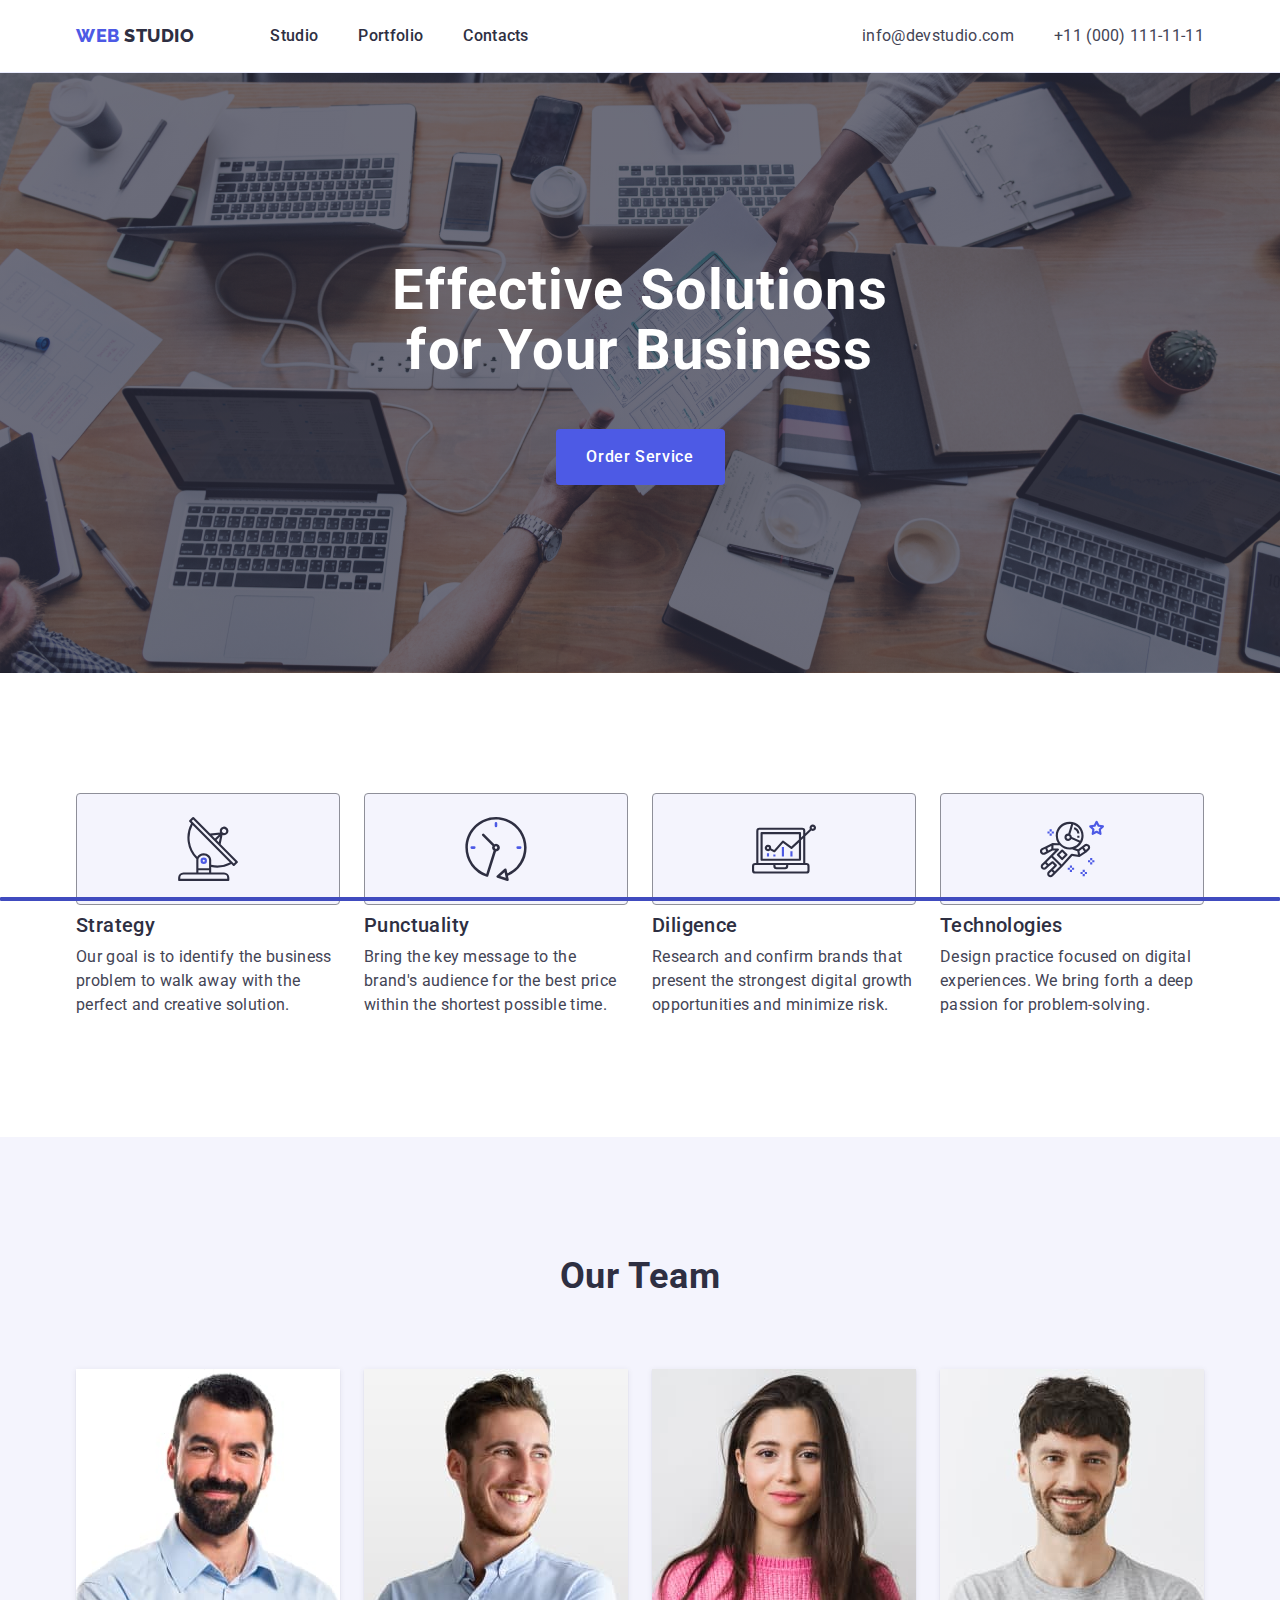
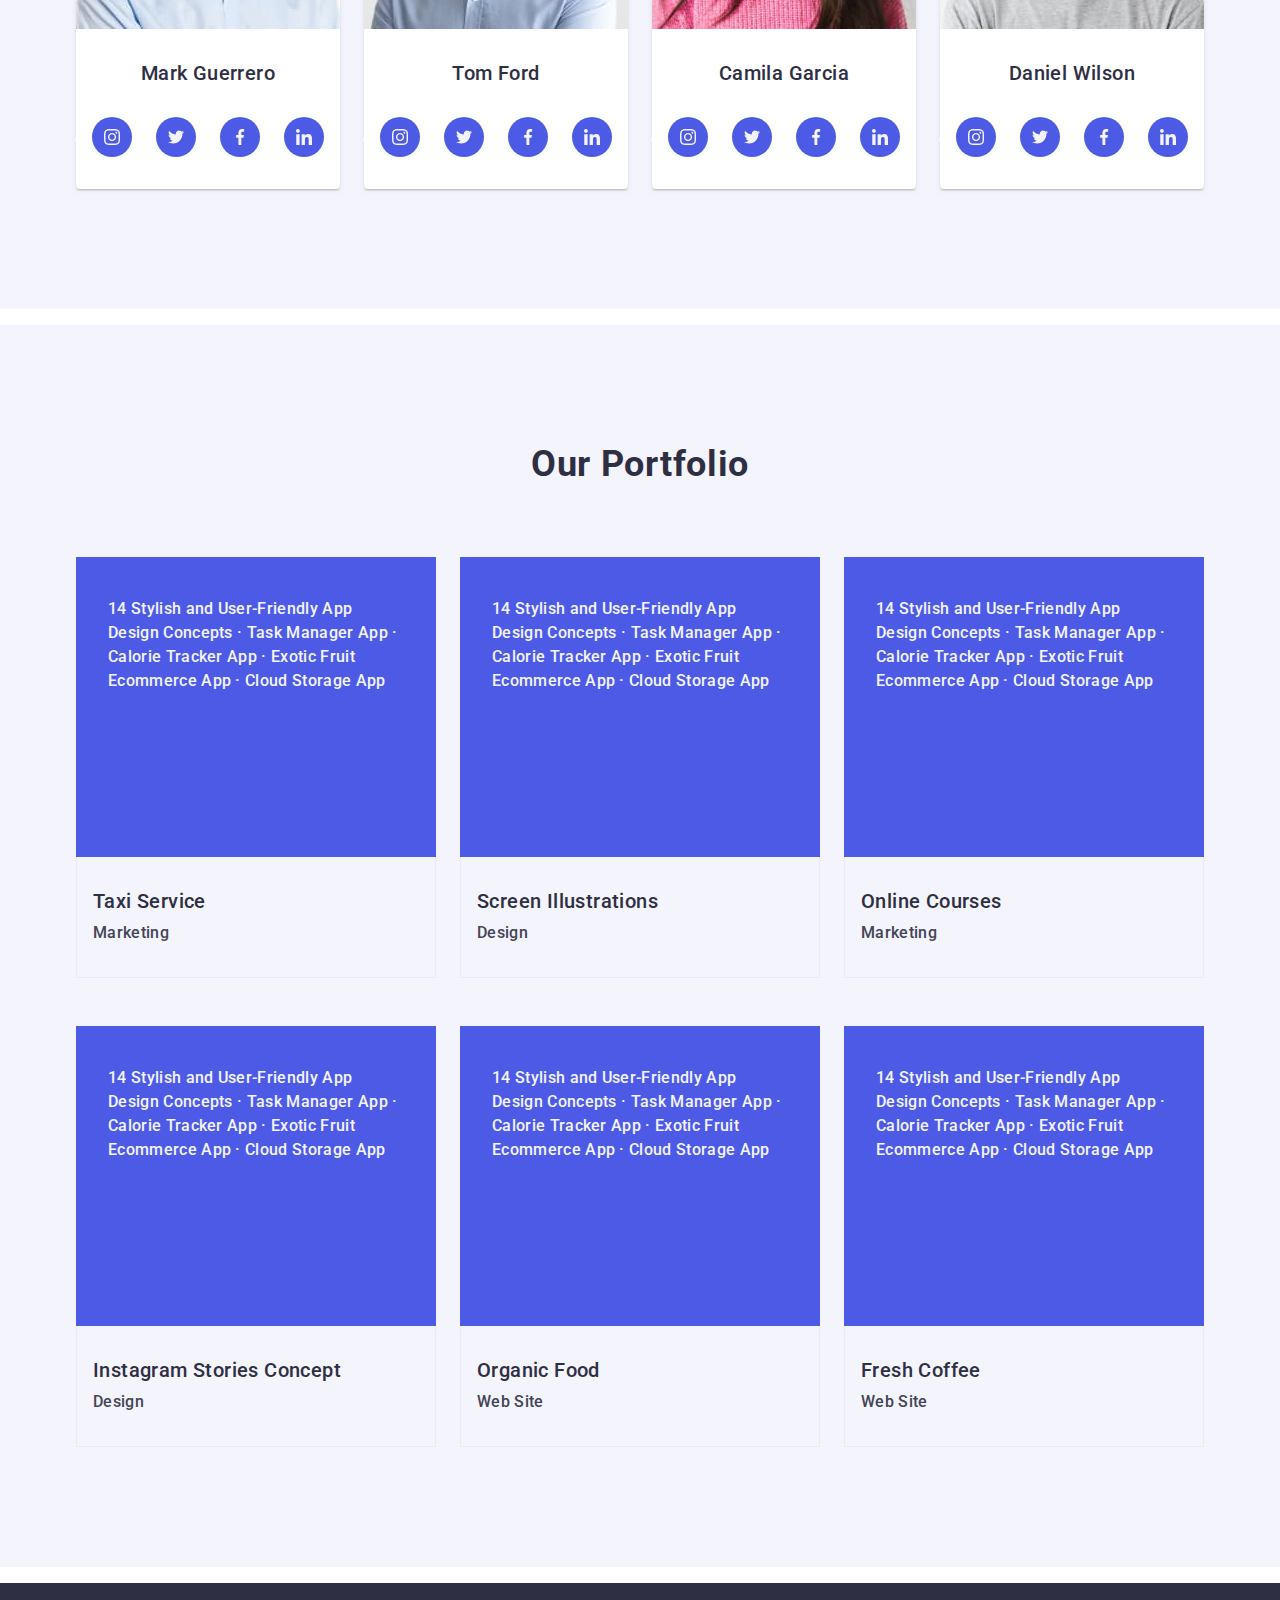
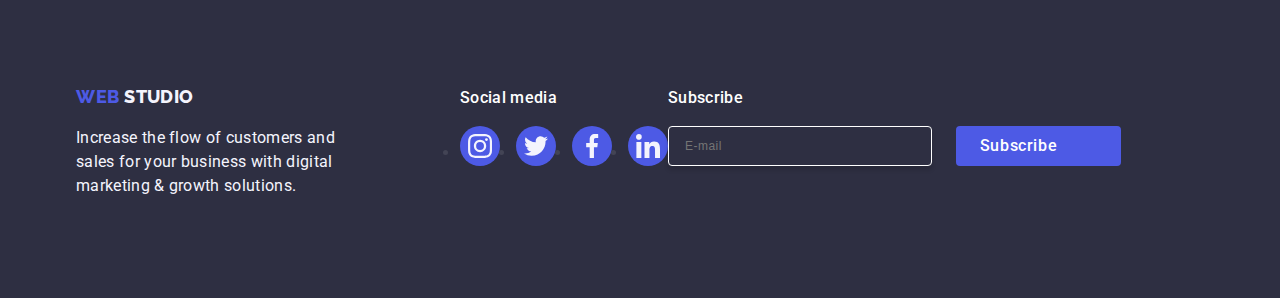
==== index.html @ b5a21de3 "Update index.html" ====
<!DOCTYPE html>
<html lang="en">
<head>
    <meta charset="UTF-8">
    <meta name="viewport" content="width=device-width, initial-scale=1.0">
    <title>Document</title>
    <link rel="stylesheet" href="modern-normalize.min.css">
    <link rel="stylesheet" href="css/styles.css" />
    <link rel="preconnect" href="https://fonts.googleapis.com">
    <link rel="preconnect" href="https://fonts.gstatic.com" crossorigin>
    <link
        href="https://fonts.googleapis.com/css2?family=Raleway:wght@800&family=Roboto:wght@400;500;700;900&display=swap"
        rel="stylesheet">
</head>
<body>
    <header class="klasadlaheadera">
        <div class="kontener container">
            <nav class="klasanav">
            <a class="logo link" href="./index.html"> Web <span class="spanone">Studio</span></a>
            <ul class="list menu">
                <li><a class="firstlink link" href="./index.html">Studio</a></li>
                <li><a class="firstlink link" href="./portfolio.html">Portfolio</a></li>
                <li><a class="firstlink link" href="">Contacts</a></li>
            </ul>
        </nav>
        <address class="adressclass">
            <ul class="list menu">
                <li><a class="link info" href="info@devstudio.com">info@devstudio.com</a></li>
                <li><a class="link info" href="tel:+110001111111">+11 (000) 111-11-11</a></li>
            </ul>
        </address>
        </div>
    </header>
    <main>
        <section class="sectionone">
        <div class="container">
            <h1 class="naglowekhtml">Effective Solutions for Your Business</h1>
            <button class="buttonone" type="button">Order Service</button>
        </div>
        </section>
        <section class="section">
            <div class="container">
            <h2 class="sectiontwo visually-hidden">section 2</h2>
            <ul class="list">
                <li class="firstpoint">
                    <div class="ikon">
                        <svg width="64" height="64">
                            <use href="./images/icons.svg#icon-antenna-1"></use>
                        </svg>
                    </div>
                    <h3 class="headerindex">Strategy</h3>
                    <p class="sectiontwoa">Our goal is to identify the business problem to walk away with the perfect and creative solution.
                    </p>
                </li>
                <li class="firstpoint">
                    <div class="ikon">
                        <svg width="64" height="64">
                            <use href="./images/icons.svg#icon-clock-1"></use>
                        </svg>
                    </div>
                    <h3 class="headerindex">Punctuality</h3>
                    <p class="sectiontwoa">Bring the key message to the brand's audience for the best price within the shortest possible
                        time. </p>
                </li>
                <li class="firstpoint">
                    <div class="ikon">
                        <svg width="64" height="64">
                            <use href="./images/icons.svg#icon-diagram-1"></use>
                        </svg>
                    </div>
                    <h3 class="headerindex">Diligence</h3>
                    <p class="sectiontwoa">Research and confirm brands that present the strongest digital growth opportunities and minimize
                        risk.</p>
                </li>
                <li class="firstpoint">
                    <div class="ikon">
                        <svg width="64" height="64">
                            <use href="./images/icons.svg#icon-astronaut-1"></use>
                        </svg>
                    </div>
                    <h3 class="headerindex">Technologies</h3>
                    <p class="sectiontwoa">Design practice focused on digital experiences. We bring forth a deep passion for
                        problem-solving.</p>
                </li>
            </ul>
        </div>
        </section>
        <section class="section dddddd">
            <div class="container">
            <h2 class="sectionfour">Our Team</h2>
            <ul class="list">
                <li class="classli">
                    <img src="./images/cuban.jpg" alt="Men in elegant t-shirt" width="264" height="260">
                    <div class="lasss">
                        <h3 class="headersectionfour">Mark Guerrero</h3>
                        <p class="plistfour">Product Designer</p>
                        <ul class="sectionfourlist">
                            <li class="fourfirst">
                                <a class="fourlink" href="">
                                    <svg class="foursvg" width="16" height="16">
                                        <use href="./images/icons.svg#icon-instagram-2"></use>
                                    </svg>
                                </a>
                            </li>
                            <li class="fourfirst">
                                <a class="fourlink" href="">
                                    <svg class="foursvg" width="16" height="16">
                                        <use href="./images/icons.svg#icon-twitter-1"></use>
                                    </svg>
                                </a>
                            </li>
                            <li class="fourfirst">
                                <a class="fourlink" href="">
                                    <svg class="foursvg" width="16" height="16">
                                        <use href="./images/icons.svg#icon-facebook-1"></use>
                                    </svg>
                                </a>
                            </li>
                            <li class="fourfirst">
                                <a class="fourlink" href="">
                                    <svg class="foursvg" width="16" height="16">
                                        <use href="./images/icons.svg#icon-linkedin-1"></use>
                                    </svg>
                                </a>
                            </li>
                        </ul>
                    </div>
                </li>
                <li class="classli">
                    <img src="./images/ford.jpg" alt="smiling men looking into left side" width="264" height="260">
                    <div class="lasss">
                        <h3 class="headersectionfour">Tom Ford</h3>
                        <p class="plistfour">Frontend Developer</p>
                        <ul class="sectionfourlist">
                            <li class="fourfirst">
                                <a class="fourlink" href="">
                                    <svg class="foursvg" width="16" height="16">
                                        <use href="./images/icons.svg#icon-instagram-2"></use>
                                    </svg>
                                </a>
                            </li>
                            <li class="fourfirst">
                                <a class="fourlink" href="">
                                    <svg class="foursvg" width="16" height="16">
                                        <use href="./images/icons.svg#icon-twitter-1"></use>
                                    </svg>
                                </a>
                            </li>
                            <li class="fourfirst">
                                <a class="fourlink" href="">
                                    <svg class="foursvg" width="16" height="16">
                                        <use href="./images/icons.svg#icon-facebook-1"></use>
                                    </svg>
                                </a>
                            </li>
                            <li class="fourfirst">
                                <a class="fourlink" href="">
                                    <svg class="foursvg" width="16" height="16">
                                        <use href="./images/icons.svg#icon-linkedin-1"></use>
                                    </svg>
                                </a>
                            </li>
                        </ul>
                    </div>
                </li>
                <li class="classli" >
                    <img src="./images/espaniol.jpg" alt="Smiling Women in a pink sweather" width="264" height="260">
                    <div class="lasss">
                        <h3 class="headersectionfour">Camila Garcia</h3>
                        <p class="plistfour">Marketing</p>
                        <ul class="sectionfourlist">
                            <li class="fourfirst">
                                <a class="fourlink" href="">
                                    <svg class="foursvg" width="16" height="16">
                                        <use href="./images/icons.svg#icon-instagram-2"></use>
                                    </svg>
                                </a>
                            </li>
                            <li class="fourfirst">
                                <a class="fourlink" href="">
                                    <svg class="foursvg" width="16" height="16">
                                        <use href="./images/icons.svg#icon-twitter-1"></use>
                                    </svg>
                                </a>
                            </li>
                            <li class="fourfirst">
                                <a class="fourlink" href="">
                                    <svg class="foursvg" width="16" height="16">
                                        <use href="./images/icons.svg#icon-facebook-1"></use>
                                    </svg>
                                </a>
                            </li>
                            <li class="fourfirst">
                                <a class="fourlink" href="">
                                    <svg class="foursvg" width="16" height="16">
                                        <use href="./images/icons.svg#icon-linkedin-1"></use>
                                    </svg>
                                </a>
                            </li>
                        </ul>
                        </div>
                </li>
                <li class="classli">
                    <img src="./images/ostatni.jpg" alt="Smiling man in a grey t-shirt" width="264" height="260">
                    <div class="lasss">
                        <h3 class="headersectionfour">Daniel Wilson</h3>
                        <p class="plistfour">UI Designer</p>
                        <ul class="sectionfourlist">
                            <li class="fourfirst">
                                <a class="fourlink" href="">
                                    <svg class="foursvg" width="16" height="16">
                                        <use href="./images/icons.svg#icon-instagram-2"></use>
                                    </svg>
                                </a>
                            </li>
                            <li class="fourfirst">
                                <a class="fourlink" href="">
                                    <svg class="foursvg" width="16" height="16">
                                        <use href="./images/icons.svg#icon-twitter-1"></use>
                                    </svg>
                                </a>
                            </li>
                            <li class="fourfirst">
                                <a class="fourlink" href="">
                                    <svg class="foursvg" width="16" height="16">
                                        <use href="./images/icons.svg#icon-facebook-1"></use>
                                    </svg>
                                </a>
                            </li>
                            <li class="fourfirst">
                                <a class="fourlink" href="">
                                    <svg class="foursvg" width="16" height="16">
                                        <use href="./images/icons.svg#icon-linkedin-1"></use>
                                    </svg>
                                </a>
                            </li>
                        </ul>
                        </div>
                </li>
            </ul>
 </div>
 </section>
 <section class="section dddddd">
    <div class="container">
        <h2 class="sectionfour">Our Portfolio</h2>
        <ul class="list display">
            <li class="lili">
                <div class="dlaobrazka">
                    <img src="./images/fourthphoto.jpg" alt="Driver in car" width="360" height="300">
                    <p class="pargrafdlahover">14 Stylish and User-Friendly App Design Concepts · Task Manager App · Calorie Tracker App · Exotic Fruit Ecommerce App · Cloud Storage App</p>
                </div>
                <div class="lass">
                    <h3 class="headertwo">Taxi Service</h3>
                    <p class="classp">Marketing</p>
                </div>
            </li>
            <li class="lili">
                <div class="dlaobrazka">
                    <img src="./images/eightphoto.jpg" alt="Scanning code qr" width="360" height="300">
                    <p class="pargrafdlahover">14 Stylish and User-Friendly App Design Concepts · Task Manager App · Calorie Tracker App · Exotic Fruit Ecommerce App · Cloud Storage App</p>
                </div>
                <div class="lass">
                    <h3 class="headertwo">Screen Illustrations</h3>
                    <p class="classp">Design</p>
                </div>
            </li>
            <li class="lili"> 
                <div class="dlaobrazka">
                    <img src="./images/ninephoto.jpg" alt="Happy women with orange sweater looking on her phone" width="360" height="300">
                    <p class="pargrafdlahover">14 Stylish and User-Friendly App Design Concepts · Task Manager App · Calorie Tracker App · Exotic Fruit Ecommerce App · Cloud Storage App</p>
                </div>
                <div class="lass">
                    <h3 class="headertwo">Online Courses</h3>
                    <p class="classp">Marketing</p>
                </div>
            </li>
            <li class="lili"> 
                <div class="dlaobrazka">
                    <img src="./images/tenphoto.jpg" alt="Catalog" width="360" height="300">
                    <p class="pargrafdlahover">14 Stylish and User-Friendly App Design Concepts · Task Manager App · Calorie Tracker App · Exotic Fruit Ecommerce App · Cloud Storage App</p>
                </div>
                <div class="lass">
                    <h3 class="headertwo">Instagram Stories Concept</h3>
                    <p class="classp">Design</p> 
                </div>
            </li>
            <li class="lili"> 
                <div class="dlaobrazka">
                    <img src="./images/elevenphoto.jpg" alt="Lady with her grosseries" width="360" height="300">
                    <p class="pargrafdlahover">14 Stylish and User-Friendly App Design Concepts · Task Manager App · Calorie Tracker App · Exotic Fruit Ecommerce App · Cloud Storage App</p>
                </div>
                <div class="lass">
                    <h3 class="headertwo">Organic Food</h3>
                    <p class="classp">Web Site</p>
                </div>
            </li>
            <li class="lili"> 
                <div class="dlaobrazka">
                    <img src="./images/twelvephoto.jpg" alt="Adding milk to coffee" width="360" height="300">
                    <p class="pargrafdlahover">14 Stylish and User-Friendly App Design Concepts · Task Manager App · Calorie Tracker App · Exotic Fruit Ecommerce App · Cloud Storage App</p>
                </div>
                <div class="lass">
                    <h3 class="headertwo">Fresh Coffee</h3>
                    <p class="classp">Web Site</p>
                </div>
            </li>
        </ul>
    </div>
</section>
</main>
<footer class="page-footer">
<div class="container bbbb">
    <div class="apdiv">
        <a class="logo link capp" href="./index.html">Web <span class="highlight">Studio</span></a>
        <p class="akapit">Increase the flow of customers and sales for your business with digital marketing & growth solutions.</p>
    </div>
    <div>
        <p class="ddddddd">Social media</p>
        <ul class="listfooter">
            <li class="listfooterone">
                <a class="footlinks" href="">
                    <svg class="footersvgg" width="24" height="24">
                        <use href="./images/icons.svg#icon-instagram-2"></use>
                    </svg>
                </a>
            </li>
            <li class="listfooterone">
                <a class="footlinks" href="">
                    <svg class="footersvgg" width="24" height="24">
                        <use href="./images/icons.svg#icon-twitter-1"></use>
                    </svg>
                </a>
            </li>
            <li class="listfooterone">
                <a class="footlinks" href="">
                    <svg class="footersvgg" width="24" height="24">
                        <use href="./images/icons.svg#icon-facebook-1"></use>
                    </svg>
                </a>
            </li>
            <li class="listfooterone">
                <a class="footlinks" href="">
                    <svg class="footersvgg" width="24" height="24">
                        <use href="./images/icons.svg#icon-linkedin-1"></use>
                    </svg>
                </a>
            </li>
        </ul>
    </div>
    <div class="formula">
        <p class="formulaone">Subscribe</p>
        <form class="formulaform">
            <label class="formulalabel">
                <input class="formulainput" name="email" type="email" placeholder="E-mail"/>
            </label>
            <button class="formulabutton formprzycisk" type="submit">Subscribe
                <svg class="formulasvg" width="24" height="24">
                    <use href="./images/icons.svg#icomoon-ignore"></use>
                </svg>
            </button>
        </form>
    </div>
</div>
</footer>
<div class="jscss modalwindow is-hidden" data-modal>
    <div class="cssjs2">
        <button type="button" class="buttonjs" data-modal-close>
            <svg class="jssvg" width="8" height="8">
                <use class="omodalne" href="./images/icons.svg#Modal bg (2)"></use>
            </svg>
        </button>
        <p class="jsakapitom">Leave your contacts and we will call you back</p>
        <form class="formklasa">
            <div class="jsdivv">
                <label class="labeljs" for="user-name">Name</label>
                <div class="jsdivdiv">
                    <input class="jsinputclas" name="user-name" id="user-name" type="text">
                    <svg class="jssvggg" width="18" height="24">
                        <use href="./images/icons.svg#icon-person"></use>
                    </svg>
                </div>
            </div>
            <div class="jsdivv">
                <label class="labeljs" for="user-name">Phone</label>
                <div class="jsdivdiv">
                    <input class="jsinputclas" id="user-Phone" type="text">
                    <svg class="jssvggg" width="18" height="24">
                        <use href="./images/icons.svg#icon-phone"></use>
                    </svg>
                </div>
            </div>
            <div class="jsdivv">
                <label class="labeljs" for="user-name">Email</label>
                <div class="jsdivdiv">
                    <input class="jsinputclas" id="user-Email" type="text">
                    <svg class="jssvggg" width="18" height="24">
                        <use href="./images/icons.svg#icon-email"></use>
                    </svg>
                </div>
            </div>
            <div class="jsdivv4">
                <label class="labeljs" for="user-comment">Comment</label>
                <textarea class="textareacss" name="user-comment" id="user-comment" placeholder="Text input" ></textarea>
            </div>
            <div class="lastlabel">
                <input class="jsinput visually-hidden" id="user-privacy" type="checkbox" value="true" name="user-privacy">
                <label class="labeljsjs" for="user-privacy" >
                    I accept the terms and conditions of the
                    <span class="spanjsjs" >
                        <svg class="svgjsss" width="10" height="8">
                            <use href="./images/icons.svg#icon-Checkbox"></use>
                        </svg>
                    </span>
                </label>
                <a href="">Privacy Policy</a>
                <button id="user-privacy-button" class="buttonjsjs">Send</button>
            </div>
        </form>
    </div>
</div>
<script src="./js/modal.js"></script>
</body>
</html>
---- css/styles.css ----
* {
    margin: 0;
    padding: 0;
    box-sizing: border-box;
    }
img { 
    display: block 
}
.foursvg {
    fill:#f4f4fd;
}
.fourlink {
    width: 100%;
    height: 100%;
    background-color: #4d5ae5;
    border-radius: 50%;
    display: flex;
    align-items: center;
    justify-content: center;
    transition: background-color 250ms cubic-bezier(0.4, 0, 0.2, 1); 
    
}
.fourlink:hover {
    background-color: #404bbf;
}
.fourlink:focus {
    background-color: #404bbf;
}
.sectionfourlist {
    display: flex;
    justify-content: center;
    gap: 24px;
}
.fourfirst {
    width: 40px; 
    height: 40px; 
    transition: background-color 250ms cubic-bezier(0.4, 0, 0.2, 1);
}
.klasadlaheadera {
    border-bottom: 1px solid #e7e9fc;
    box-shadow: 0px 2px 1px rgba(46, 47, 66, 0.08), 0px 1px 1px rgba(46, 47, 66, 0.16), 0px 1px 6px rgba(46, 47, 66, 0.08);
}
.kontener {
    display: flex;
    
    justify-content: space-between;
}
.container {
    width: 1158px;
    margin: 0 auto;
    padding: 0 15px; 
}
.klasanav {
    display: flex;
    align-items: center; 
}
.logo {
    font-family: 'Raleway', sans-serif;
    font-weight: 800;
    font-size: 18px;
    line-height: 1.17;
    letter-spacing: 0.03em;
    text-transform: uppercase;
    color: #4d5ae5;
    text-decoration: none;
    margin-right: 76px;
}
.logo link {
    text-decoration: none;
    display: inline-block;
    margin-bottom: 16px;
  
}

.logo link {
    margin-right: 120px;

}
.link {
    display: block;
}
.ddddddd {
    font-weight: 500;
    font-size: 16px;
    line-height: 1.5;
    letter-spacing: 0.02em;
    color: #FFFFFF;
    margin-bottom: 16px;
}
.apdiv {
    margin-right: 120px;

}
.listfooter {
    display: flex;
    gap: 16px;

}
.listfooterone {
    width: 40px;
    height: 40px;
}
.footersvgg {
    fill: #f4f4fd;
}
.footlinks {
    width: 100%;
    height: 100%;
    background-color: #4d5ae5;
    border-radius:50%;
    display: flex; 
    align-items: center; 
    justify-content: center; 
    transition: background-color 250ms cubic-bezier(0.4, 0, 0.2, 1);
}
.footlinks:hover{
    background-color: #31d0aa; 
}
.footlinks:focus{
    background-color: #31d0aa;
}

.spanone {
    color:#2e2f42;

}
.firstlink {
    font-weight: 500;
    line-height: 1.5;
    letter-spacing: 0.02em;
    color:#2e2f42;
    text-decoration: none;
    display: flex; 
    gap: 40px;
    padding: 24px 0;
    transition: color 250ms cubic-bezier(0.4, 0, 0.2, 1);
}
.firstlink:focus {
    color: #404bbf;
}
.firstlink:hover {
    color: #404bbf;
}
.current {
    position: relative;
    color: #404BBF;
transition: color 250ms cubic-bezier(0.4, 0, 0.2, 1);

}
.current::after {
    position: absolute;
    content: '';
    left: 0;
    bottom: -1px;
    width: 100%;
    height: 4px;
    background-color: #404BBF;
    border-radius: 2px;
}
.list menu:first-child link {
    position: relative; 
    color: #404bbf;
}
.list menu link::after {
    content: '';
    left: 0;
    bottom: -1px;
    height: 4px;
    background-color: #404bbf;
    border-radius: 2px; 
}
.list {
    list-style: none;
    display: flex;
    gap: 24px;
    justify-content: center;
    
}
.menu {
    gap: 40px;
}
.info {
    transition: color 250ms cubic-bezier(0.4, 0, 0.2, 1);
}
.link-one link  {
    font-weight: 500;
    font-size: 16px;
    line-height: 1.5;
    letter-spacing: 0.02em;
    color: #2e2f42;
    text-decoration: none;
}
.bbbb {
    display: flex;
    align-items: baseline;
}
.link-one {
    color:#404bbf;
}
.link-one {
    color:#404bbf;
}
.list {
    font-style: normal

}
.firstsectionportfolio {
    padding-top:96px; 
    padding-bottom: 120px;
}
.headerone {
    font-size: 56px;
    line-height: 1.07;
    text-align: center;
    letter-spacing: 0.02em;
    color: #ffffff;
}
body {
    font-family: "Roboto", sans-serif;
    color:#434455;
    font-family: "Roboto", sans-serif;
    color: var(--sectionn-heading-color);
    background-color: var(--background-color)
}
:root {
    --background-color:#FFFFFF;
    --logo-main-color:#4d5ae5;
    --background-color-section: #232f42;
    --sectionn-heading-color:#434455;
    --footer-color: #F4F4FD;
    --link-hover-focus: #404bbf;
    --color:var(--color:#2E2F42;)

}
.przycisk {
    color: #4d5ae5;
    font-weight: 500;
    line-height: 1.5;
    letter-spacing: 0.04em;
    cursor: pointer;
    font-family: "Roboto", sans-serif;
    font-size: 16px;
    background-color:#F4F4FD ;
    padding: 12px 24px;
    border: 1px solid #e7e9fc;
    border-radius: 4px; 
    transition: box-shadow 250ms cubic-bezier(0.4, 0, 0.2, 1), color 250ms cubic-bezier(0.4, 0, 0.2, 1), border-color 250ms cubic-bezier(0.4, 0, 0.2, 1), background-color 250ms cubic-bezier(0.4, 0, 0.2, 1);
}
.przycisk:hover {
    background-color: #404BBF;
    color:#FFFFFF;
    border: 1px solid transparent;
    box-shadow: 0px 3px 1px rgba(0, 0, 0, 0.1), 0px 2px 1px rgba(0, 0, 0, 0.08), 0px 2px 2px rgba(0, 0, 0, 0.12);
}
.przycisk:focus {
    background-color: #404BBF;
    color: #FFFFFF;
    border: 1px solid transparent;
    box-shadow: 0px 3px 1px rgba(0, 0, 0, 0.1), 0px 2px 1px rgba(0, 0, 0, 0.08), 0px 2px 2px rgba(0, 0, 0, 0.12);
}
.headertwo {
    font-weight: 500;
    font-size: 20px;
    line-height: 1.2;
    letter-spacing: 0.02em;
    color:#2e2f42;
    margin-bottom: 8px;
}
.classp {
    font-size: 16px;
    line-height: 1.5;
    letter-spacing: 0.02em;
    color:#434455;
}
.headerthree {
    font-size: 36px;
    line-height: 1.11;
    text-align: center;
    letter-spacing: 0.02em;
    text-transform: capitalize;
    color:#2e2f42;
}

.fklasa {
    font-family: "Raleway";
    font-weight: 800;
    font-size: 18px;
    line-height: 1.17;
    letter-spacing: 0.03em;
    text-transform: uppercase;
    color:#4d5ae5;
}
.highlight {
    line-height: 1.5;
    color:#f4f4fd;
    letter-spacing: 0.02em;
}
.akapit {
    line-height: 1.5;
    color: #F4F4FD;
    letter-spacing: 0.02em;
    max-width: 264px;
}
.page-footer {
    background-color:#2e2f42;
    padding: 100px 0;
    display: flex;
    align-items: baseline;

}
.sectionone {
   background-color: #2e2f42;
   padding: 188px 0;
   background-image: linear-gradient(rgba(46, 47, 66, 0.7), rgba(46, 47, 66, 0.7)), url(../images/peopleoffice.jpg);
   max-width: 1440px;
   background-repeat: no-repeat;
   background-position: center;
   background-size: cover;
   margin: auto;
 }
.naglowekhtml {
    font-size: 56px;
    line-height: 1.07;
    text-align: center;
    letter-spacing: 0.02em;
    color: #ffffff;
    max-width: 496px;
    margin: auto;
    margin-bottom: 48px;
}
.jscss {
    position: fixed;
    top: 0; 
    left: 0;
    width: 100%;
    height: 100%;
    background-color: rgba(46, 47, 66, 0.4);
    transition: opacity 250ms cubic-bezier(0.4, 0, 0.2, 1), visibility 250ms cubic-bezier(0.4, 0, 0.2, 1);
    padding: 72px 24px 24px 24px;
}
.labeljs {
font-size: 12px; 
line-height: 1.17; 
letter-spacing: 0.04em; 
color: #8e8f99;
display: block; 
margin-bottom: 4px; 
}
.jsdivv {
    margin-bottom: 8px;
}
.jsdivv4 {
    margin-bottom: 16px;
}
.jsdivdiv {
    position: relative; 
}
.lastlabel {
    margin-bottom: 24px; 
}
.jsinputclas {
width: 100%;
height: 40px;
border: 1px solid rgba(46, 47, 66, 0.4);
border-radius: 4px; 
background-color: transparent;
padding-left: 38px; 
outline: transparent; 
transition: border-color 250ms cubic-bezier(0.4, 0, 0.2, 1); 
line-height: 2; 
}
.jsinputclas:focus {
border-color: #4D5AE5;
} 
.jsinputclas:focus .jssvggg {
    fill: #4D5AE5; 
}
.jssvggg {
position: absolute;
left: 16px; 
top: 50%; 
transform: translateY(-50%); 
transition: fill 250ms cubic-bezier(0.4, 0, 0.2, 1); 
}
.jssvggg:focus{
    fill: #4D5AE5;
}
.jsakapitom {
font-weight: 500; 
font-size: 16px; 
line-height: 1.5;
text-align: center; 
letter-spacing: 0.02em;
color: #2E2F42;
 margin-bottom: 16px; 
}
.cssjs2 {
    position: absolute;
    top: 50%;
    left: 50%; 
    transform: translate(-50%, -50%) scale(1);
    width: 408px;
    min-height: 584px;
    background: #fcfcfc; 
    box-shadow: 0px 1px 1px rgba(0, 0, 0, 0.14), 0px 1px 3px rgba(0, 0, 0, 0.12), 0px 2px 1px rgba(0, 0, 0, 0.2);
    padding: 72px 24px 24px 24px;
    border-radius: 4px;
    transition: transform 250ms cubic-bezier(0.4, 0, 0.2, 1); 
}
.buttonjs {
    position: absolute; 
    top: 24px; 
    right: 24px;
    width: 24px;
    height: 24px; 
    border-radius: 50%;
    display: flex; 
    align-items: center; 
    justify-content: center; 
    background-color: #e7e9fc;
    border: 1px solid rgba(0, 0, 0, 0.1);
    padding: 0; 
    cursor: pointer; 
    transition: background-color 250ms cubic-bezier(0.4, 0, 0.2, 1), border 250ms cubic-bezier(0.4, 0, 0.2, 1);
}
.buttonjs:hover {
    background-color: #404bbf;
    border: none;
}
.buttonjs:focus {
    background-color: #404bbf;
    border: none;
}
.buttonjs:hover .jssvg {
    fill: #ffffff;
}
.buttonjs:focus .jssvg {
    fill: #ffffff;
}
.is-hidden {
    opacity: 0;
    visibility: hidden;
    pointer-events: none;
}
.jssvg {
    transition: fill 250ms cubic-bezier(0.4, 0, 0.2, 1); 
}
.jssvg:hover {
    fill: #ffffff;
}
.jssvg:focus {
    fill: #ffffff;
}
.buttonone {
    background-color: #4D5AE5;
    font-family: "Roboto", sans-serif;
    font-weight: 500;
    font-size: 16px;
    line-height: 1.5;
    letter-spacing: 0.04em;
    color: #ffffff;
    display: block; 
    min-width: 169px;
    height: 56px;
    border: none;
    background-color: #4d5ae5;
    border-radius: 4px;
    cursor: pointer;
    margin:auto;
    transition: background-color 250ms cubic-bezier(0.4, 0, 0.2, 1); 
}
.buttonone:focus {
    background-color: #404BBF;
}
.buttonone:hover {
    background-color: #404BBF;
}
.sectiontwo {
    font-weight: 500;
    font-size: 20px;
    line-height: 1.2;
    letter-spacing: 0.02em;
    color: #2e2f42;
}

.sectiontwoa {
    font-size: 16px;
    line-height: 1.5;
    letter-spacing: 0.02em;
    color:#434455;   
}

.sectionthree {
    font-size: 36px;
    line-height: 1.11;
    text-align: center;
    letter-spacing: 0.02em;
    text-transform: capitalize;
    color: #2e2f42;
    margin-bottom: 72px;
}
.sectionfour {
    color: #2e2f42;
    font-size: 36px;
    line-height: 1.11;
    text-align: center;
    letter-spacing: 0.02em;
    text-transform: capitalize;
    margin-bottom: 72px;
}
.sectionfourcolor {
    background-color: #F4F4FD; 
    padding: 120px 0;
}
.headersectionfour {
    font-weight: 500;
    font-size: 20px;
    line-height: 1.2;
    letter-spacing: 0.02em;
    color: #2E2F42;
    text-align: center; 
    margin-bottom: 8px;
}
.plistfour {
    font-size: 16px;
    line-height: 1.5;
    letter-spacing: 0.02em;
    transition:  250ms cubic-bezier(0.4, 0, 0.2, 1);
    text-align: center;
}
.link {
    text-decoration: none;
    display: inline-block;
}
.adressclass {
    padding: 24px 0;
    font-style: normal;

}
.headerindex {
    font-weight: 500; 
    font-size: 20px; 
    line-height: 1.2; 
    letter-spacing: 0.02em; 
    color: #2E2F42;
    margin-bottom: 8px; 
}
.classli {
    background-color:#FFFFFF;
    width: calc((100% - 72px) / 4);
    border-radius: 0px 0px 4px 4px;
    box-shadow:0px 1px 6px rgba(46, 47, 66, 0.08), 0px 1px 1px rgba(46, 47, 66, 0.16), 0px 2px 1px rgba(46, 47, 66, 0.08);
    justify-content: center; 
    gap: 24px; 
    width: calc((100% - 72px) / 4);
    
}
.info {
    font-size: 16px;
     line-height: 1.5; 
     letter-spacing: 0.02em;
      color: #434455
}
.info:hover {
    color: #404BBF
}
.info:focus {
    color: #404BBF
}
.firstpoint {
    width: calc((100% - 72px) / 4); 

}
.section {
    padding: 120px 0;
  
}
.sectionpadding {
    padding-bottom: 120px
}
.display {
    display:flex; 
    flex-wrap: wrap;
    row-gap: 48px;
}
.lasss {
    padding: 32px 0px;
    
}
.visually-hidden {
    position: absolute;
    width: 1px;
    height: 1px;
    margin: -1px;
    border: 0;
    padding: 0;
    white-space: nowrap;
    clip-path: inset(100%);
    clip: rect(0 0 0 0);
    overflow: hidden;
}
.liiclass {
    width: calc((100% - 48px) / 3);
}
.next {
    margin-bottom: 72px;
}
.lili {
    width: calc((100% - 48px) / 3);
}
.dddddd {
    background-color: #F4F4FD;
    font-weight: 500;
    font-size: 16px;
    line-height: 1.5;
    letter-spacing: 0.02em;
    color: #FFFFFF;
    margin-bottom: 16px;

}
.lass {
    padding: 32px 16px;
    border: 1px solid #e7e9fc;
    border-top:none ;
}
.capp {
    margin-bottom: 16px;
}
.ikon {
    display: flex;
    align-items: center;
    justify-content: center; 
    height: 112px; 
    background-color: #f4f4fd; 
    border-radius: 4px;
    margin-bottom: 8px;
}
.sectionfive {
    font-size: 36px;
    line-height: 1.11;
    color: #2e2f42;
    margin-bottom: 72px;
}
.fiveee {
    padding-top: 120px;
    padding-bottom: 120px;
}
.fvvv {
    display: flex; 
    gap: 24px; 
}
.fiveli {
    width: calc((100% - 120px) / 6);
    height: 88px;

}
.listfive {
    width: 100%;
    height: 100%;
    border: 1px solid #8e8f99;
    border-radius:4px;
    display: flex;
    align-items: center;
    justify-content: center; 
    color: #8e8f99;
}
.listfive:focus{
    border-color: #404bbf; 
    color: #404bbf; 
}
.listfive:hover {
    border-color: #404bbf; 
    color: #404bbf;
}
.asecfive {
    width: 100%;
    height: 100%;
    border: 1px solid #8e8f99;
    border-radius: 4px;
    display: flex;
    align-items: center;
    justify-content: center;
    color: #8e8f99; 
    transition: border-color 250ms cubic-bezier(0.4, 0, 0.2, 1), color 250ms cubic-bezier(0.4, 0, 0.2, 1);
}
.asecfive:focus {
    border-color: #404bbf; 
    color: #404bbf;
}
.asecfive:hover {
    border-color: #404bbf; 
    color: #404bbf;
}
.fivesvgggg {
    fill: currentColor;
}
.lastt {
    display: block;
    transition: box-shadow 250ms cubic-bezier(0.4, 0, 0.2, 1);
}
.lastt:hover .jspp, .lastt:focus .jspp {
    box-shadow: 0px 1px 6px rgba(46, 47, 66, 0.08), 0px 1px 1px rgba(46, 47, 66, 0.16), 0px 2px 1px rgba(46, 47, 66, 0.08);
    transform: translateY(0%);
}
.link .listt {
    transition: color 250ms cubic-bezier(0.4, 0, 0.2, 1), background-color 250ms cubic-bezier(0.4, 0, 0.2, 1), border-color 250ms cubic-bezier(0.4, 0, 0.2, 1), box-shadow 250ms cubic-bezier(0.4, 0, 0.2, 1) 
    box-shadow 250ms cubic-bezier(0.4, 0, 0.2, 1);
}
.link .listt:hover {
    transform: translateY(0%);
}
.link .listt:focus{
    transform: translateY(0%);
}
.jsportfolio {
    position: relative;
    overflow: hidden;
}
.jspp {
    position: absolute;
    top: 0; 
    font-size: 16px;
    line-height: 1.5;
    letter-spacing: 0.02em;
    color: #f4f4fd; 
    padding: 40px 32px;
    background-color: #4d5ae5;
    height: 100%;
    width: 100%;
    transform: translateY(100%);
    transition: transform 250ms cubic-bezier(0.4, 0, 0.2, 1); 
}
.omodalne {



}
.omodalne:hover {
    fill: #ffffff;
}
.omodalne:focus {
    fill: #ffffff;
}
.formula {

}
.formulaone {
    margin-bottom: 16px; 
    font-weight: 500;
    font-size: 16px; 
    line-height: 1.5;
    letter-spacing: 0.02em;
    color: #ffffff; 
}
.formulaform {
    display: flex;
    gap: 24px;
}
.formulalabel {
    gap: 24px;
}
.formulainput {
    gap: 24px;
    width: 264px;
    height: 40px;
    border: 1px solid #ffffff;
    background-color: transparent;
    font-size: 12px; 
    line-height: 2; 
    letter-spacing: 0.04em;
    padding-left: 16px; 
    box-shadow: 0px 4px 4px 0px rgba(0, 0, 0, 0.15); 
    border-radius: 4px;
    color: #ffffff;
}
.formulabutton {
    min-width: 165px;
    height: 40px; 
    display: flex; 
    justify-content: center;
    align-items: center; 
}
.formprzycisk {
font-family: "Roboto", sans-serif;
font-size: 16px; 
font-weight: 500; 
line-height: 1.5; 
letter-spacing: 0.04em; 
color: #ffffff; 
cursor: pointer; 
background-color: #4D5AE5; 
border: none;
border-radius: 4px;
}
.formulasvg {
    margin-left: 16px;
}
.textareacss {
width: 100%; 
 height: 120px; 
font-size: 12px; 
 line-height: 1.17; 
letter-spacing: 0.04em; 
 color: rgba(46, 47, 66, 0.4); 
 border: 1px solid rgba(46, 47, 66, 0.4); 
border-radius: 4px; 
 background-color: transparent; 
 padding: 8px 16px; 
outline: transparent; 
resize: none; 
transition: border-color 250ms cubic-bezier(0.4, 0, 0.2, 1); 
}
.textareacss:focus {
    border-color: #4D5AE5; 
}
.jsinput {

}
.labeljsjs {
display: block; 
font-size: 12px; 
line-height: 1.17;
letter-spacing: 0.04em;
color: #8e8f99;
}
.spanjsjs {
width: 16px;
height: 16px;
border: 1px solid rgba(46, 47, 66, 0.4);
border-radius: 2px; 
transition: background-color 250ms cubic-bezier(0.4, 0, 0.2, 1), border 250ms cubic-bezier(0.4, 0, 0.2, 1), fill 250ms cubic-bezier(0.4, 0, 0.2, 1);
display: inline-flex;
align-items: center; 
justify-content: center; 
fill: transparent;
}
.svgjsss {

}
.buttonjsjs {
display: block; 
min-width: 169px; 
height: 56px; 
font-family: "Roboto", sans-serif; 
font-size: 16px; 
font-weight: 500; 
line-height: 1.5; 
letter-spacing: 0.04em; 
color: #ffffff; 
cursor: pointer; 
background-color: #4D5AE5;
border: none; 
border-radius: 4px; 
font-size: 16px; 
font-weight: 500; 
line-height: 1.5; 
letter-spacing: 0.04em; 
color: #ffffff; 
cursor: pointer; 
border-radius: 4px; 
transition: background-color 250ms cubic-bezier(0.4, 0, 0.2, 1); 
}
.menu {
    color: #404bbf; 
}
.firstlink::after {
    width: 100%;
    position: absolute; 
    left: 0; 
    bottom: -1px; 
    height: 4px;
    background-color: #404bbf; 
    border-radius: 2px; 
    content: "";
}
.link-one link  {
    font-weight: 500;
    font-size: 16px;
    line-height: 1.5;
    letter-spacing: 0.02em;
    color: #2e2f42;
    text-decoration: none;
}
.bbbb {
    display: flex;
    align-items: baseline;
}
.link-one {
    color:#404bbf;
}
.link-one {
    color:#404bbf;
}
.list {
    font-style: normal

}
.firstsectionportfolio {
    padding-top:96px; 
    padding-bottom: 120px;
}
.headerone {
    font-size: 56px;
    line-height: 1.07;
    text-align: center;
    letter-spacing: 0.02em;
    color: #ffffff;
}
body {
    font-family: "Roboto", sans-serif;
    color:#434455;
    font-family: "Roboto", sans-serif;
    color: var(--sectionn-heading-color);
    background-color: var(--background-color)
}
:root {
    --background-color:#FFFFFF;
    --logo-main-color:#4d5ae5;
    --background-color-section: #232f42;
    --sectionn-heading-color:#434455;
    --footer-color: #F4F4FD;
    --link-hover-focus: #404bbf;
    --color:var(--color:#2E2F42;)

}
.przycisk {
    color: #4d5ae5;
    font-weight: 500;
    line-height: 1.5;
    letter-spacing: 0.04em;
    cursor: pointer;
    font-family: "Roboto", sans-serif;
    font-size: 16px;
    background-color:#F4F4FD ;
    padding: 12px 24px;
    border: 1px solid #e7e9fc;
    border-radius: 4px; 
}
.przycisk:hover {
    background-color: #404BBF;
    color:#FFFFFF;
    border: 1px solid transparent;
    box-shadow: 0px 3px 1px rgba(0, 0, 0, 0.1), 0px 2px 1px rgba(0, 0, 0, 0.08), 0px 2px 2px rgba(0, 0, 0, 0.12);
}
.przycisk:focus {
    background-color: #404BBF;
    color: #FFFFFF;
    border: 1px solid transparent;
    box-shadow: 0px 3px 1px rgba(0, 0, 0, 0.1), 0px 2px 1px rgba(0, 0, 0, 0.08), 0px 2px 2px rgba(0, 0, 0, 0.12);
}
.headertwo {
    font-weight: 500;
    font-size: 20px;
    line-height: 1.2;
    letter-spacing: 0.02em;
    color:#2e2f42;
    margin-bottom: 8px;
    
}
.classp {
    font-size: 16px;
    line-height: 1.5;
    letter-spacing: 0.02em;
    color: #434455;
}
.pargrafdlahover {
    font-size: 16px; 
    line-height: 1.5;
    letter-spacing: 0.02em;
    transition: transform 250ms cubic-bezier(0.4, 0, 0.2, 1);
    padding: 40px 32px;
    color: #f4f4fd;
    background-color: #4d5ae5; 
    height: 100%;
    width: 100%;
    position: absolute; top: 0;
}
.lili:hover .dlaobrazka:hover{
    transform: translatey(0);
}
.lili:hover {
    cursor: pointer
}
.dlaobrazka {
    position: relative;
    overflow: hidden;
}
.headerthree {
    font-size: 36px;
    line-height: 1.11;
    text-align: center;
    letter-spacing: 0.02em;
    text-transform: capitalize;
    color:#2e2f42;
}

.fklasa {
    font-family: "Raleway";
    font-weight: 800;
    font-size: 18px;
    line-height: 1.17;
    letter-spacing: 0.03em;
    text-transform: uppercase;
    color:#4d5ae5;
}
.highlight {
    line-height: 1.5;
    color:#f4f4fd;
    letter-spacing: 0.02em;
}
.akapit {
    line-height: 1.5;
    color: #F4F4FD;
    letter-spacing: 0.02em;
    max-width: 264px;
}
.page-footer {
    background-color:#2e2f42;
    padding: 100px 0;
    display: flex;
    align-items: baseline;

}
.sectionone {
   background-color: #2e2f42;
   padding: 188px 0;
   background-image: linear-gradient(rgba(46, 47, 66, 0.7), rgba(46, 47, 66, 0.7)), url(../images/peopleoffice.jpg);
   max-width: 1440px;
   background-repeat: no-repeat;
   background-position: center;
   background-size: cover;
   margin: auto;
 }
.naglowekhtml {
    font-size: 56px;
    line-height: 1.07;
    text-align: center;
    letter-spacing: 0.02em;
    color: #ffffff;
    max-width: 496px;
    margin: auto;
    margin-bottom: 48px;
}
.buttonone {
    background-color: #4D5AE5;
    font-family: "Roboto", sans-serif;
    font-weight: 500;
    font-size: 16px;
    line-height: 1.5;
    letter-spacing: 0.04em;
    color: #ffffff;
    display: block; 
    min-width: 169px;
    height: 56px;
    border: none;
    background-color: #4d5ae5;
    border-radius: 4px;
    cursor: pointer;
    margin:auto;
    transition: background-color 250ms cubic-bezier(0.4, 0, 0.2, 1);
}
.buttonone:focus {
    background-color: #404BBF;
}
.buttonone:hover {
    background-color: #404BBF;
}
.sectiontwo {
    font-weight: 500;
    font-size: 20px;
    line-height: 1.2;
    letter-spacing: 0.02em;
    color: #2e2f42;
}

.sectiontwoa {
    font-size: 16px;
    line-height: 1.5;
    letter-spacing: 0.02em;
    color:#434455;   
}

.sectionthree {
    font-size: 36px;
    line-height: 1.11;
    text-align: center;
    letter-spacing: 0.02em;
    text-transform: capitalize;
    color: #2e2f42;
    margin-bottom: 72px;
}
.sectionfour {
    color: #2e2f42;
    font-size: 36px;
    line-height: 1.11;
    text-align: center;
    letter-spacing: 0.02em;
    text-transform: capitalize;
    margin-bottom: 72px;
}
.sectionfourcolor {
    background-color: #F4F4FD; 
    padding: 120px 0;
}
.headersectionfour {
    font-weight: 500;
    font-size: 20px;
    line-height: 1.2;
    letter-spacing: 0.02em;
    color: #2E2F42;
    text-align: center; 
    margin-bottom: 8px;
}
.plistfour {
    font-weight: 400;
    color: #FFFFFF; 
    font-size: 16px;
    line-height: 1.5;
    letter-spacing: 0.02em;
    text-align: center;
}
.link {
    text-decoration: none;
    display: inline-block;
}
.adressclass {
    padding: 24px 0;
    font-style: normal;

}
.headerindex {
    font-weight: 500; 
    font-size: 20px; 
    line-height: 1.2; 
    letter-spacing: 0.02em; 
    color: #2E2F42;
    margin-bottom: 8px; 
}
.classli {
    background-color:#FFFFFF;
    width: calc((100% - 72px) / 4);
    border-radius: 0px 0px 4px 4px;
    box-shadow:0px 1px 6px rgba(46, 47, 66, 0.08), 0px 1px 1px rgba(46, 47, 66, 0.16), 0px 2px 1px rgba(46, 47, 66, 0.08);
    justify-content: center; 
    gap: 24px; 
    width: calc((100% - 72px) / 4);
    transition: background-color 250ms cubic-bezier(0.4, 0, 0.2, 1);
}
.info {
    font-size: 16px;
     line-height: 1.5; 
     letter-spacing: 0.02em;
    color: #434455;
    transition: color 250ms cubic-bezier(0.4, 0, 0.2, 1);;
}
.info:hover {
    color: #404BBF
}
.info:focus {
    color: #404BBF
}
.firstpoint {
    width: calc((100% - 72px) / 4); 

}
.section {
    padding: 120px 0;
  
}
.sectionpadding {
    padding-bottom: 120px
}
.display {
    display:flex; 
    flex-wrap: wrap;
    row-gap: 48px;
}
.lasss {
    padding: 32px 0px;
    transition: background-color 250ms cubic-bezier(0.4, 0, 0.2, 1);
}
.visually-hidden {
    position: absolute;
    width: 1px;
    height: 1px;
    margin: -1px;
    border: 0;
    padding: 0;
    white-space: nowrap;
    clip-path: inset(100%);
    clip: rect(0 0 0 0);
    overflow: hidden;
}
.liiclass {
    width: calc((100% - 48px) / 3);
}
.next {
    margin-bottom: 72px;
}
.lili {
    transition: box-shadow 250ms cubic-bezier(0.4, 0, 0.2, 1);
    width: calc((100% - 48px) / 3);

}
.lili:hover {
    box-shadow: 0px 2px 1px 0px rgba(46, 47, 66, 0.08), 0px 1px 1px 0px rgba(46, 47, 66, 0.16), 0px 1px 6px 0px rgba(46, 47, 66, 0.08);
}
.dddddd {
    background-color: #F4F4FD;
    font-weight: 500;
    font-size: 16px;
    line-height: 1.5;
    letter-spacing: 0.02em;
    color: #FFFFFF;
    margin-bottom: 16px;

}
.lass {
    padding: 32px 16px;
    border: 1px solid #e7e9fc;
    border-top:none ;
}
.capp {
    margin-bottom: 16px;
}
.ikon {
    display: flex;
    align-items: center;
    justify-content: center; 
    height: 112px; 
    background-color: #f4f4fd; 
    border-radius: 4px;
    margin-bottom: 8px;
    border: 1px solid #8e8f99;
}
.sectionfive {
    font-size: 36px;
    line-height: 1.11;
    color: #2e2f42;
    margin-bottom: 72px;
}
.fiveee {
    padding-top: 120px;
    padding-bottom: 120px;
}
.fvvv {
    display: flex; 
    gap: 24px; 
}
.fiveli {
    width: calc((100% - 120px) / 6);
    height: 88px;

}
.listfive {
    width: 100%;
    height: 100%;
    border: 1px solid #8e8f99;
    border-radius:4px;
    display: flex;
    align-items: center;
    justify-content: center; 
    color: #8e8f99;
}
.listfive:focus{
    border-color: #404bbf; 
    color: #404bbf; 
}
.listfive:hover {
    border-color: #404bbf; 
    color: #404bbf;
}
.asecfive {
    width: 100%;
    height: 100%;
    border: 1px solid #8e8f99;
    border-radius: 4px;
    display: flex;
    align-items: center;
    justify-content: center; 
    color: #8e8f99; 
}
.asecfive:focus {
    border-color: #404bbf; 
    color: #404bbf;
}

.asecfive:hover svg {
    fill: #404bbf; 
    border-color: #404bbf; 
}

.fivesvgggg {
    fill: currentColor;
}
.lastt {
    display: block;
}
.lastt:hover, .lastt:focus {
    box-shadow: 0px 1px 6px rgba(46, 47, 66, 0.08), 0px 1px 1px rgba(46, 47, 66, 0.16), 0px 2px 1px rgba(46, 47, 66, 0.08);
}
.formklasa {
    gap:24px;
}
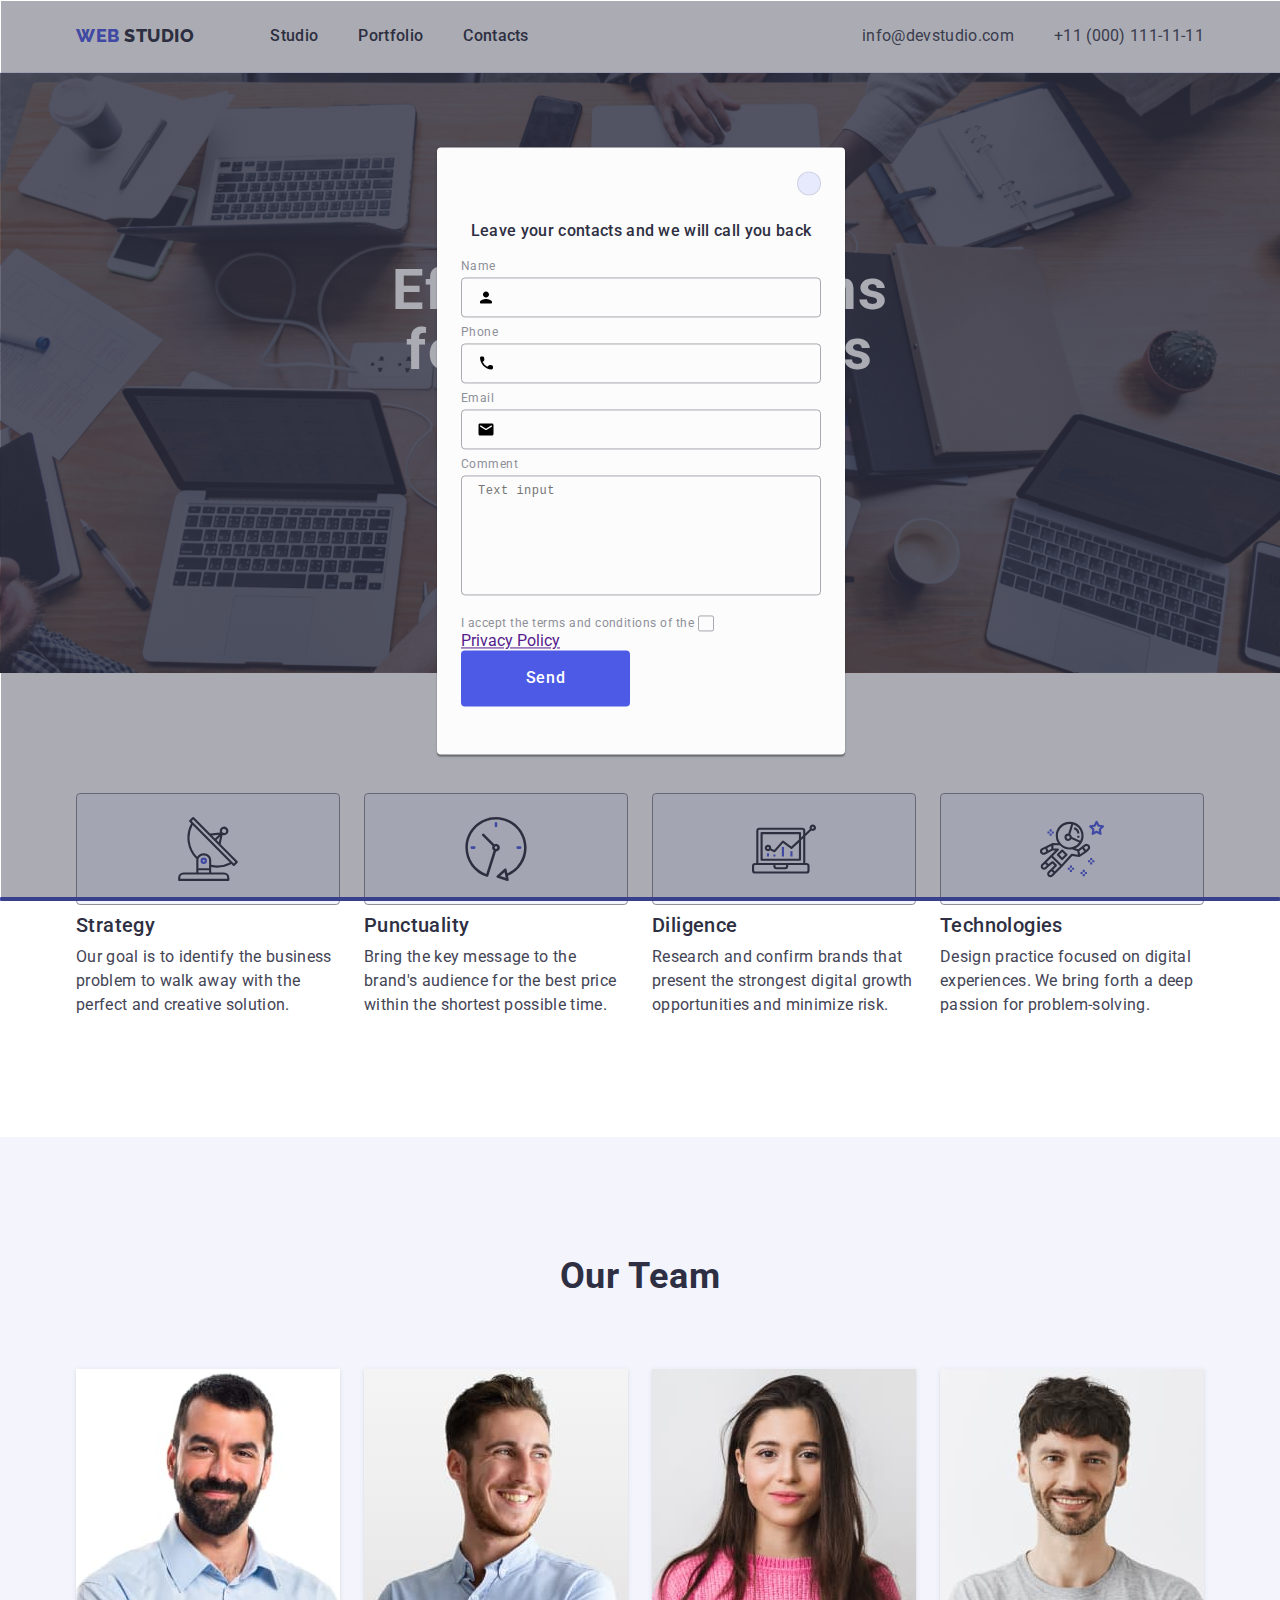
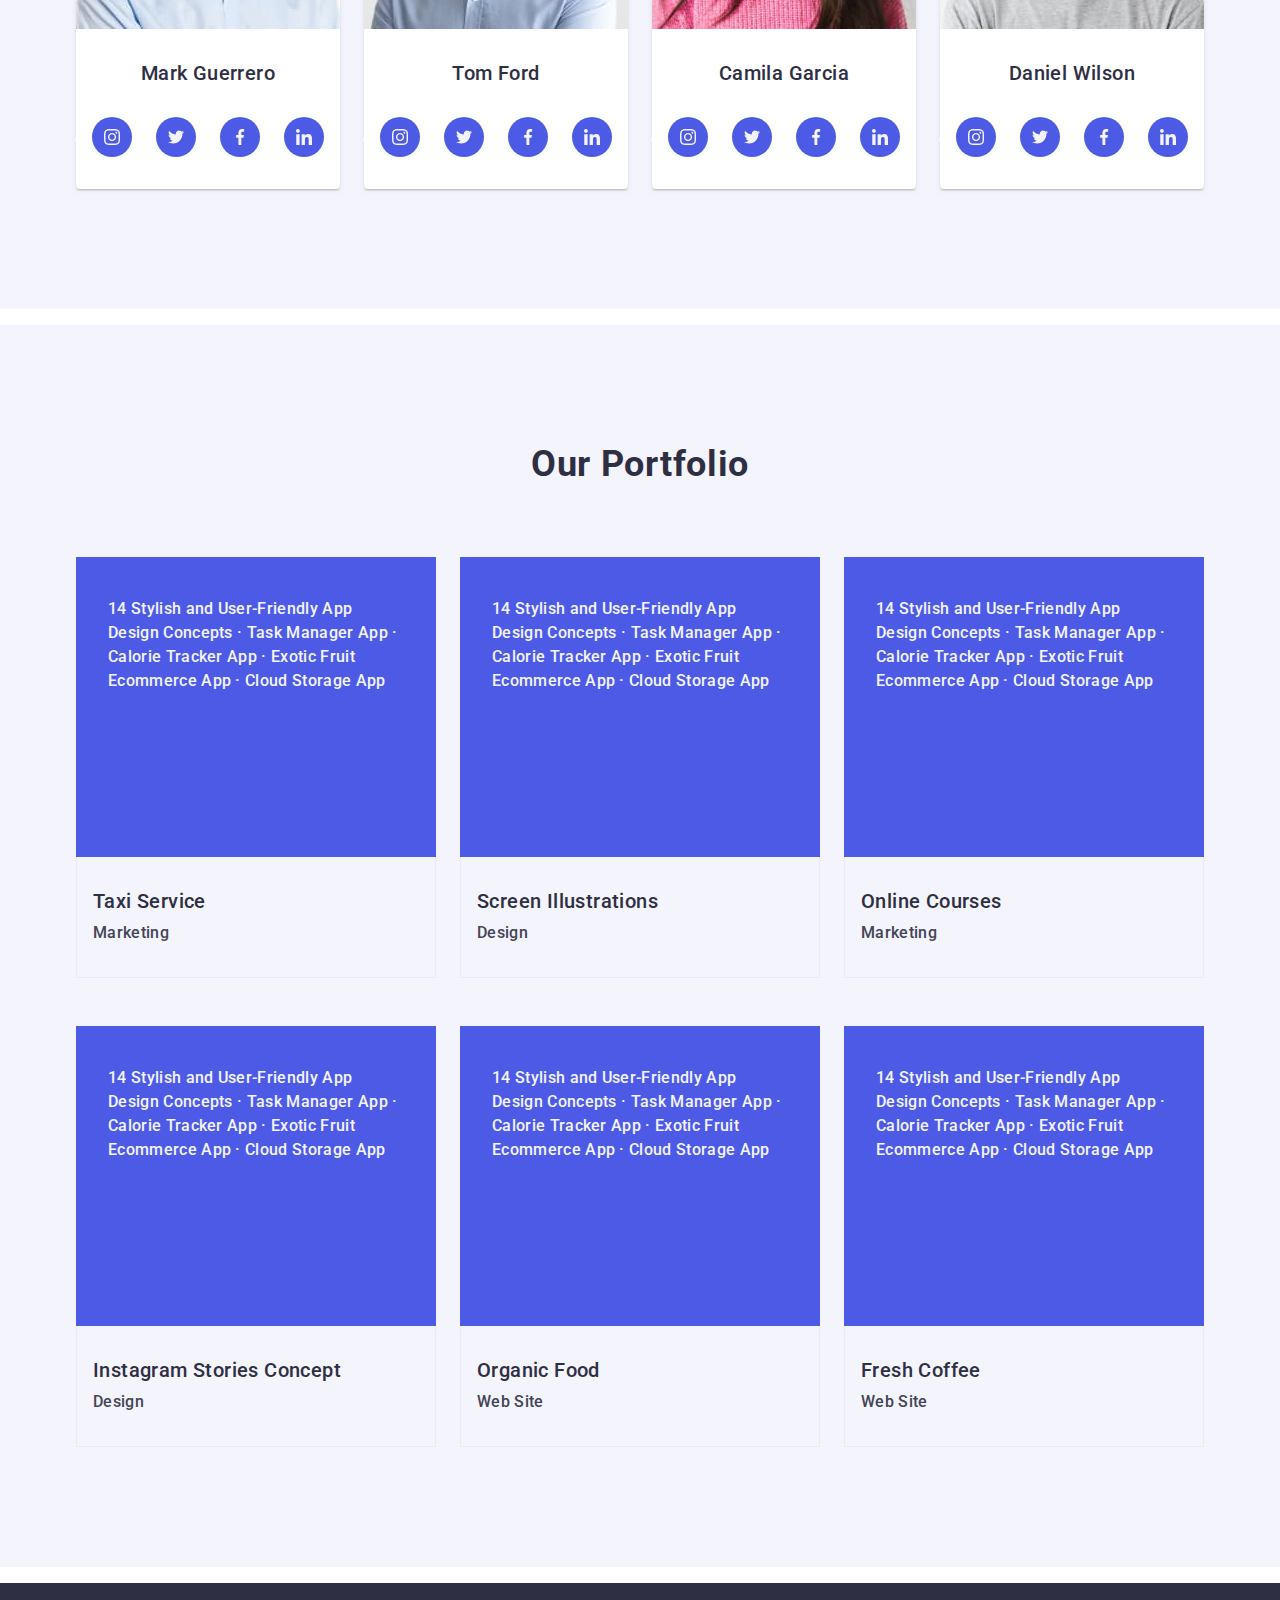
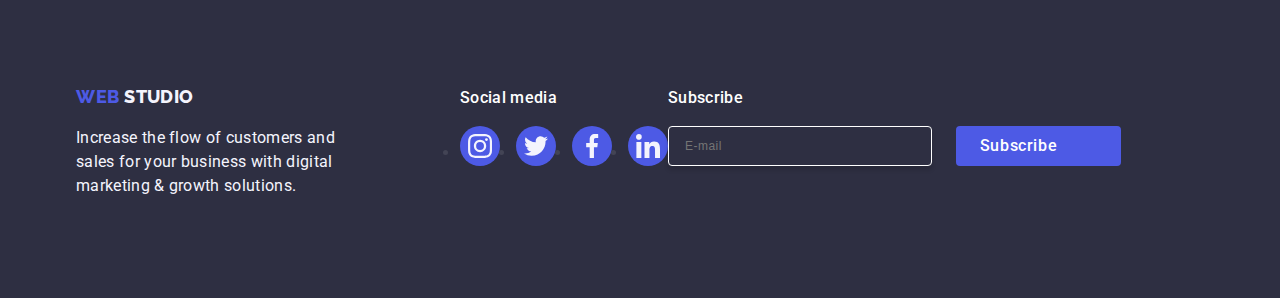
==== commit 9953e457: "gg" ====
--- a/index.html
+++ b/index.html
@@ -362,8 +362,8 @@
     </div>
 </div>
 </footer>
-<div class="jscss modalwindow is-hidden" data-modal>
-    <div class="cssjs2">
+<div class="jscss is-open" data-modal>
+    <div class="cssjssss">
         <button type="button" class="buttonjs" data-modal-close>
             <svg class="jssvg" width="8" height="8">
                 <use class="omodalne" href="./images/icons.svg#Modal bg (2)"></use>
@@ -381,24 +381,24 @@
                 </div>
             </div>
             <div class="jsdivv">
-                <label class="labeljs" for="user-name">Phone</label>
+                <label class="labeljs" for="user-phone">Phone</label>
                 <div class="jsdivdiv">
-                    <input class="jsinputclas" id="user-Phone" type="text">
+                    <input class="jsinputclas" name="user-phone" id="user-phone" type="text">
                     <svg class="jssvggg" width="18" height="24">
                         <use href="./images/icons.svg#icon-phone"></use>
                     </svg>
                 </div>
             </div>
             <div class="jsdivv">
-                <label class="labeljs" for="user-name">Email</label>
+                <label class="labeljs" for="user-email">Email</label>
                 <div class="jsdivdiv">
-                    <input class="jsinputclas" id="user-Email" type="text">
+                    <input class="jsinputclas" name="user-email" id="user-email" type="text">
                     <svg class="jssvggg" width="18" height="24">
                         <use href="./images/icons.svg#icon-email"></use>
                     </svg>
                 </div>
             </div>
-            <div class="jsdivv4">
+            <div class="jsdivv jsdivvvv ">
                 <label class="labeljs" for="user-comment">Comment</label>
                 <textarea class="textareacss" name="user-comment" id="user-comment" placeholder="Text input" ></textarea>
             </div>
--- a/css/styles.css
+++ b/css/styles.css
@@ -20,12 +20,9 @@
     transition: background-color 250ms cubic-bezier(0.4, 0, 0.2, 1); 
     
 }
-.fourlink:hover {
+.fourlink:hover .fourlink:focus {
     background-color: #404bbf;
-}
-.fourlink:focus {
-    background-color: #404bbf;
-}
+} 
 .sectionfourlist {
     display: flex;
     justify-content: center;
@@ -113,13 +110,9 @@
     justify-content: center; 
     transition: background-color 250ms cubic-bezier(0.4, 0, 0.2, 1);
 }
-.footlinks:hover{
+.footlinks:hover .footlinks:focus{
     background-color: #31d0aa; 
 }
-.footlinks:focus{
-    background-color: #31d0aa;
-}
-
 .spanone {
     color:#2e2f42;
 
@@ -135,10 +128,7 @@
     padding: 24px 0;
     transition: color 250ms cubic-bezier(0.4, 0, 0.2, 1);
 }
-.firstlink:focus {
-    color: #404bbf;
-}
-.firstlink:hover {
+.firstlink:focus .firstlink:hover {
     color: #404bbf;
 }
 .current {
@@ -246,15 +236,9 @@
     border-radius: 4px; 
     transition: box-shadow 250ms cubic-bezier(0.4, 0, 0.2, 1), color 250ms cubic-bezier(0.4, 0, 0.2, 1), border-color 250ms cubic-bezier(0.4, 0, 0.2, 1), background-color 250ms cubic-bezier(0.4, 0, 0.2, 1);
 }
-.przycisk:hover {
+.przycisk:hover .przycisk:focus  {
     background-color: #404BBF;
     color:#FFFFFF;
-    border: 1px solid transparent;
-    box-shadow: 0px 3px 1px rgba(0, 0, 0, 0.1), 0px 2px 1px rgba(0, 0, 0, 0.08), 0px 2px 2px rgba(0, 0, 0, 0.12);
-}
-.przycisk:focus {
-    background-color: #404BBF;
-    color: #FFFFFF;
     border: 1px solid transparent;
     box-shadow: 0px 3px 1px rgba(0, 0, 0, 0.1), 0px 2px 1px rgba(0, 0, 0, 0.08), 0px 2px 2px rgba(0, 0, 0, 0.12);
 }
@@ -334,9 +318,20 @@
     left: 0;
     width: 100%;
     height: 100%;
+    visibility: hidden;
+    opacity: 0;
     background-color: rgba(46, 47, 66, 0.4);
     transition: opacity 250ms cubic-bezier(0.4, 0, 0.2, 1), visibility 250ms cubic-bezier(0.4, 0, 0.2, 1);
     padding: 72px 24px 24px 24px;
+}
+.is-open {
+    position: absolute;
+    margin: 1px;
+    border: 0;
+    white-space: nowrap;
+    overflow: hidden;
+    visibility: visible;
+    opacity: 1;
 }
 .labeljs {
 font-size: 12px; 
@@ -349,8 +344,14 @@
 .jsdivv {
     margin-bottom: 8px;
 }
-.jsdivv4 {
+.jsdivvvv {
     margin-bottom: 16px;
+}
+.jsinput::selection .spanjsjs {
+    background-color: #404bbf;
+    border: none;
+    fill:#F4F4FD;
+
 }
 .jsdivdiv {
     position: relative; 
@@ -394,7 +395,7 @@
 color: #2E2F42;
  margin-bottom: 16px; 
 }
-.cssjs2 {
+.cssjssss {
     position: absolute;
     top: 50%;
     left: 50%; 
@@ -423,32 +424,19 @@
     cursor: pointer; 
     transition: background-color 250ms cubic-bezier(0.4, 0, 0.2, 1), border 250ms cubic-bezier(0.4, 0, 0.2, 1);
 }
-.buttonjs:hover {
+.buttonjs:hover .buttonjs:focus {
     background-color: #404bbf;
     border: none;
 }
-.buttonjs:focus {
-    background-color: #404bbf;
-    border: none;
-}
-.buttonjs:hover .jssvg {
+
+.buttonjs:hover .jssvg .buttonjs:focus .jssvg {
     fill: #ffffff;
 }
-.buttonjs:focus .jssvg {
-    fill: #ffffff;
-}
-.is-hidden {
-    opacity: 0;
-    visibility: hidden;
-    pointer-events: none;
-}
+
 .jssvg {
     transition: fill 250ms cubic-bezier(0.4, 0, 0.2, 1); 
 }
-.jssvg:hover {
-    fill: #ffffff;
-}
-.jssvg:focus {
+.jssvg:hover .jssvg:focus {
     fill: #ffffff;
 }
 .buttonone {
@@ -469,12 +457,10 @@
     margin:auto;
     transition: background-color 250ms cubic-bezier(0.4, 0, 0.2, 1); 
 }
-.buttonone:focus {
+.buttonone:focus .buttonone:hover {
     background-color: #404BBF;
 }
-.buttonone:hover {
-    background-color: #404BBF;
-}
+
 .sectiontwo {
     font-weight: 500;
     font-size: 20px;
@@ -561,10 +547,7 @@
      letter-spacing: 0.02em;
       color: #434455
 }
-.info:hover {
-    color: #404BBF
-}
-.info:focus {
+.info:hover .info:focus {
     color: #404BBF
 }
 .firstpoint {
@@ -664,13 +647,9 @@
     justify-content: center; 
     color: #8e8f99;
 }
-.listfive:focus{
+.listfive:focus .listfive:hover{
     border-color: #404bbf; 
     color: #404bbf; 
-}
-.listfive:hover {
-    border-color: #404bbf; 
-    color: #404bbf;
 }
 .asecfive {
     width: 100%;
@@ -683,11 +662,7 @@
     color: #8e8f99; 
     transition: border-color 250ms cubic-bezier(0.4, 0, 0.2, 1), color 250ms cubic-bezier(0.4, 0, 0.2, 1);
 }
-.asecfive:focus {
-    border-color: #404bbf; 
-    color: #404bbf;
-}
-.asecfive:hover {
+.asecfive:focus .asecfive:hover {
     border-color: #404bbf; 
     color: #404bbf;
 }
@@ -731,14 +706,8 @@
     transition: transform 250ms cubic-bezier(0.4, 0, 0.2, 1); 
 }
 .omodalne {
-
-
-
-}
-.omodalne:hover {
-    fill: #ffffff;
-}
-.omodalne:focus {
+}
+.omodalne:hover .omodalne:focus{
     fill: #ffffff;
 }
 .formula {
@@ -936,15 +905,9 @@
     border: 1px solid #e7e9fc;
     border-radius: 4px; 
 }
-.przycisk:hover {
+.przycisk:hover .przycisk:focus  {
     background-color: #404BBF;
     color:#FFFFFF;
-    border: 1px solid transparent;
-    box-shadow: 0px 3px 1px rgba(0, 0, 0, 0.1), 0px 2px 1px rgba(0, 0, 0, 0.08), 0px 2px 2px rgba(0, 0, 0, 0.12);
-}
-.przycisk:focus {
-    background-color: #404BBF;
-    color: #FFFFFF;
     border: 1px solid transparent;
     box-shadow: 0px 3px 1px rgba(0, 0, 0, 0.1), 0px 2px 1px rgba(0, 0, 0, 0.08), 0px 2px 2px rgba(0, 0, 0, 0.12);
 }
@@ -1059,10 +1022,7 @@
     margin:auto;
     transition: background-color 250ms cubic-bezier(0.4, 0, 0.2, 1);
 }
-.buttonone:focus {
-    background-color: #404BBF;
-}
-.buttonone:hover {
+.buttonone:focus .buttonone:hover {
     background-color: #404BBF;
 }
 .sectiontwo {
@@ -1153,10 +1113,7 @@
     color: #434455;
     transition: color 250ms cubic-bezier(0.4, 0, 0.2, 1);;
 }
-.info:hover {
-    color: #404BBF
-}
-.info:focus {
+.info:hover .info:focus {
     color: #404BBF
 }
 .firstpoint {
@@ -1280,16 +1237,10 @@
     justify-content: center; 
     color: #8e8f99; 
 }
-.asecfive:focus {
+.asecfive:focus .asecfive:hover {
     border-color: #404bbf; 
     color: #404bbf;
 }
-
-.asecfive:hover svg {
-    fill: #404bbf; 
-    border-color: #404bbf; 
-}
-
 .fivesvgggg {
     fill: currentColor;
 }
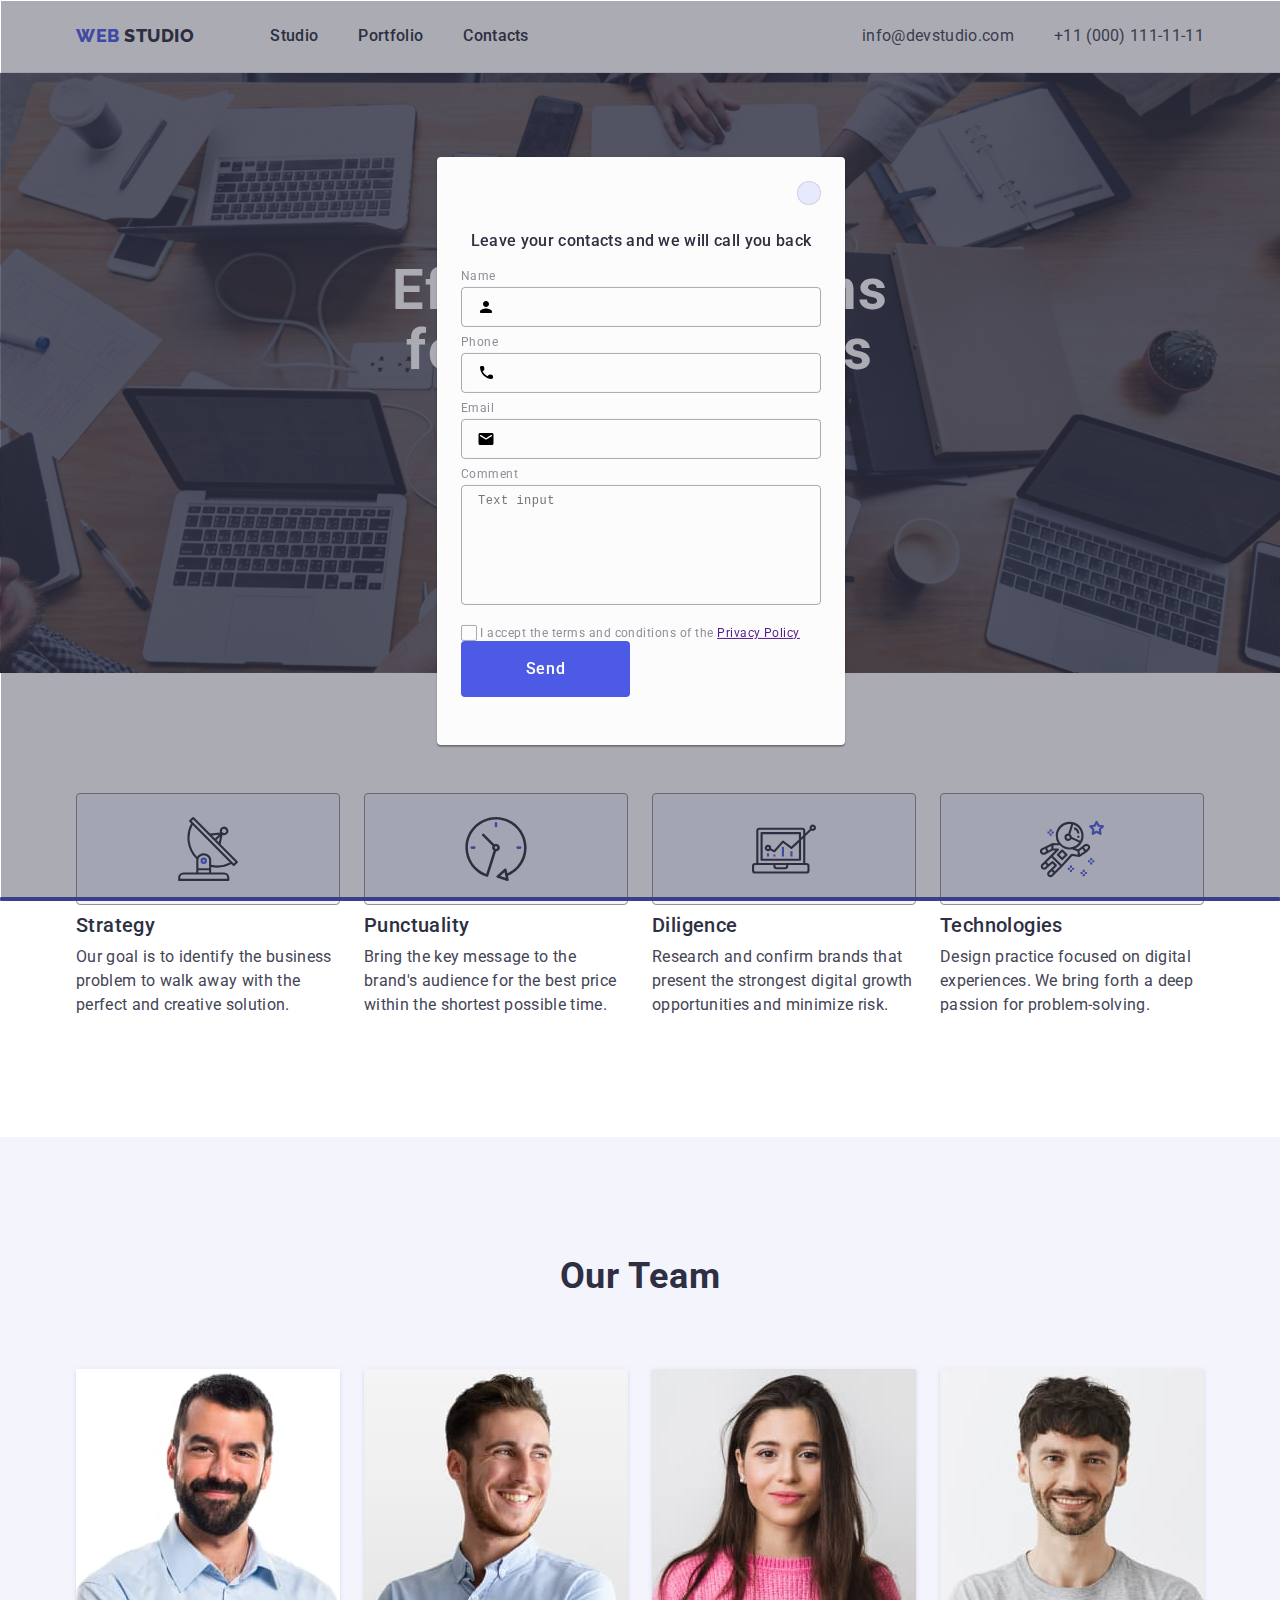
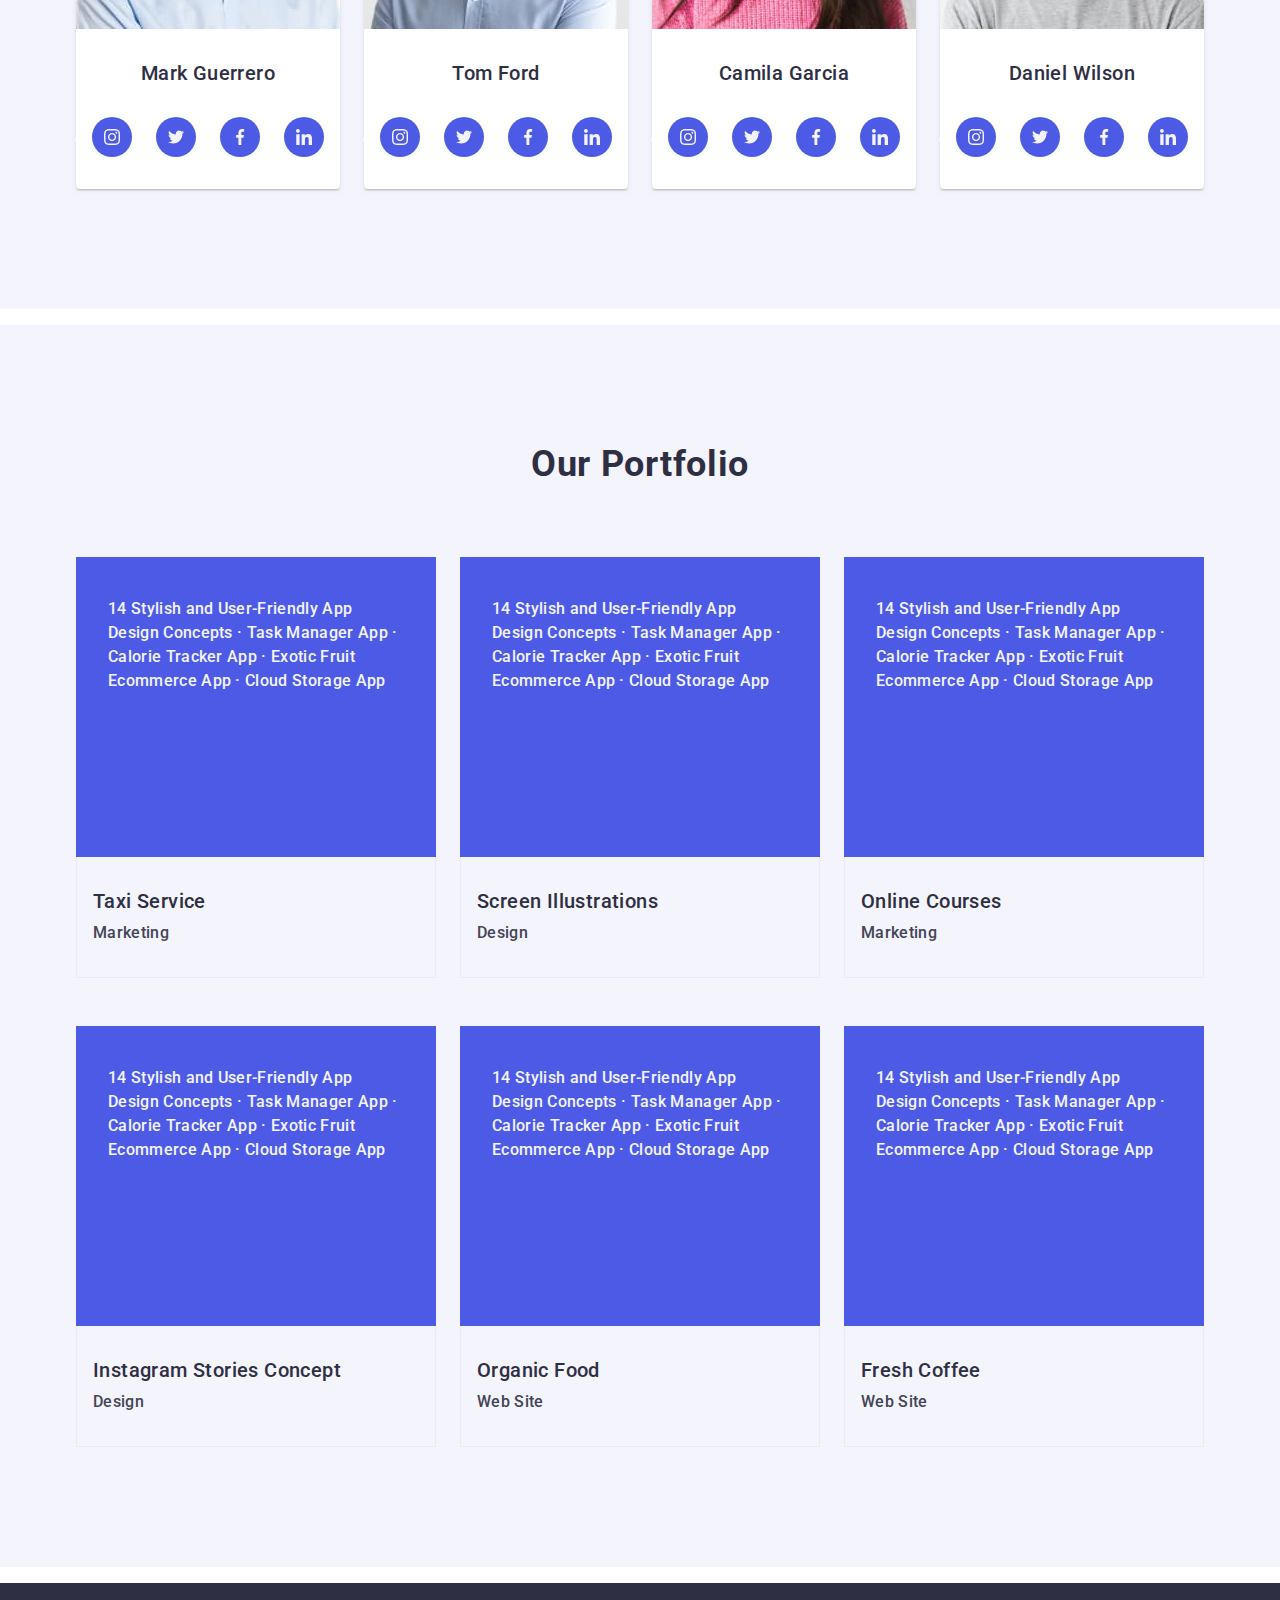
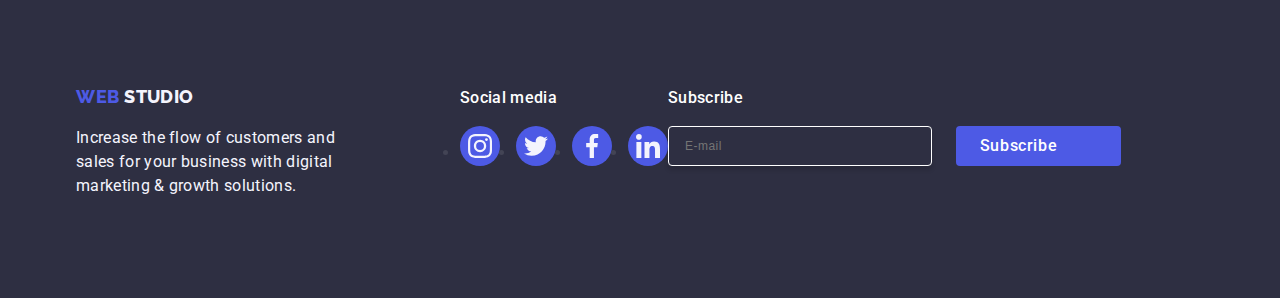
==== commit b522f501: "gg" ====
--- a/index.html
+++ b/index.html
@@ -405,14 +405,14 @@
             <div class="lastlabel">
                 <input class="jsinput visually-hidden" id="user-privacy" type="checkbox" value="true" name="user-privacy">
                 <label class="labeljsjs" for="user-privacy" >
-                    I accept the terms and conditions of the
                     <span class="spanjsjs" >
                         <svg class="svgjsss" width="10" height="8">
                             <use href="./images/icons.svg#icon-Checkbox"></use>
                         </svg>
                     </span>
+                    I accept the terms and conditions of the
+                    <a href="">Privacy Policy</a>
                 </label>
-                <a href="">Privacy Policy</a>
                 <button id="user-privacy-button" class="buttonjsjs">Send</button>
             </div>
         </form>
--- a/css/styles.css
+++ b/css/styles.css
@@ -325,7 +325,6 @@
     padding: 72px 24px 24px 24px;
 }
 .is-open {
-    position: absolute;
     margin: 1px;
     border: 0;
     white-space: nowrap;
@@ -429,10 +428,9 @@
     border: none;
 }
 
-.buttonjs:hover .jssvg .buttonjs:focus .jssvg {
+.buttonjs:hover + .jssvg .buttonjs:focus + .jssvg {
     fill: #ffffff;
 }
-
 .jssvg {
     transition: fill 250ms cubic-bezier(0.4, 0, 0.2, 1); 
 }
@@ -783,7 +781,13 @@
     border-color: #4D5AE5; 
 }
 .jsinput {
-
+background-color: #404bbf;
+border: none;
+}
+.jsinput:checked {
+    background-color: #404bbf;
+    border: none;
+    fill:#F4F4FD; 
 }
 .labeljsjs {
 display: block; 
@@ -829,6 +833,7 @@
 border-radius: 4px; 
 transition: background-color 250ms cubic-bezier(0.4, 0, 0.2, 1); 
 }
+
 .menu {
     color: #404bbf; 
 }
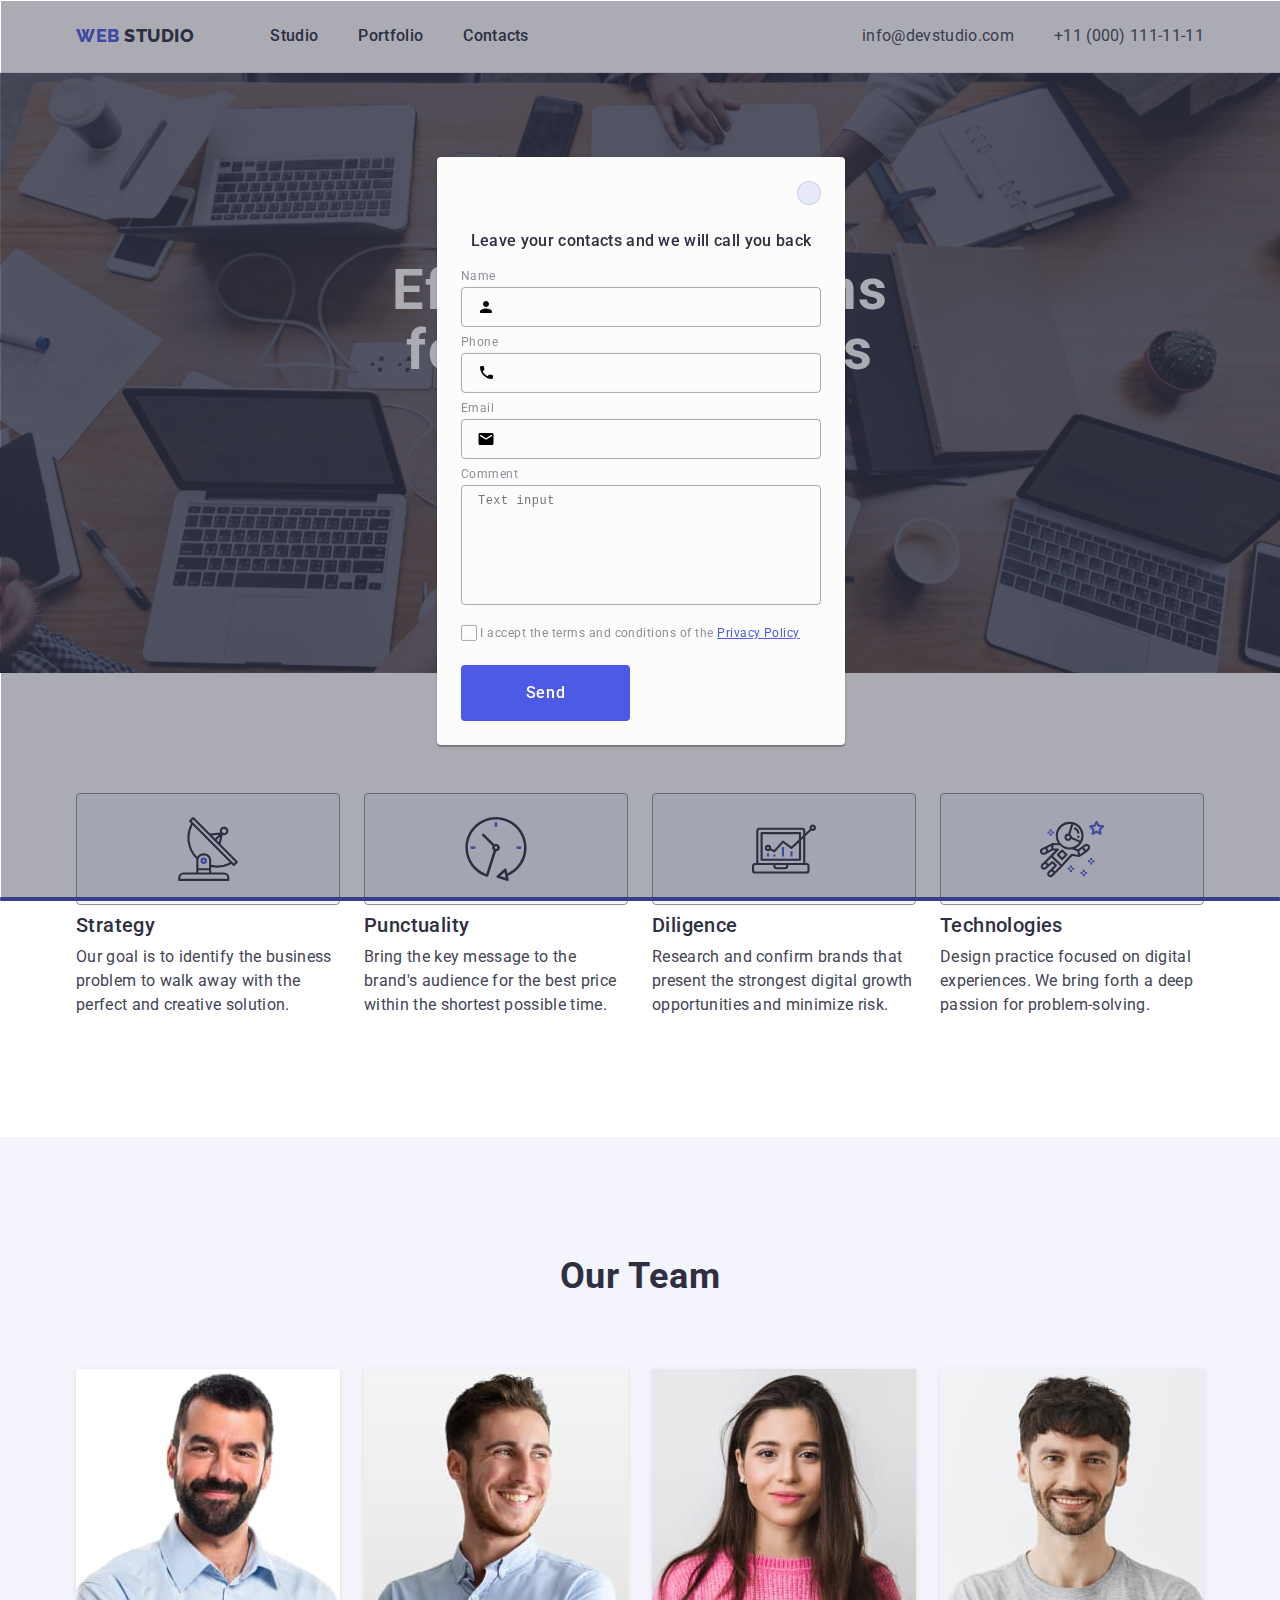
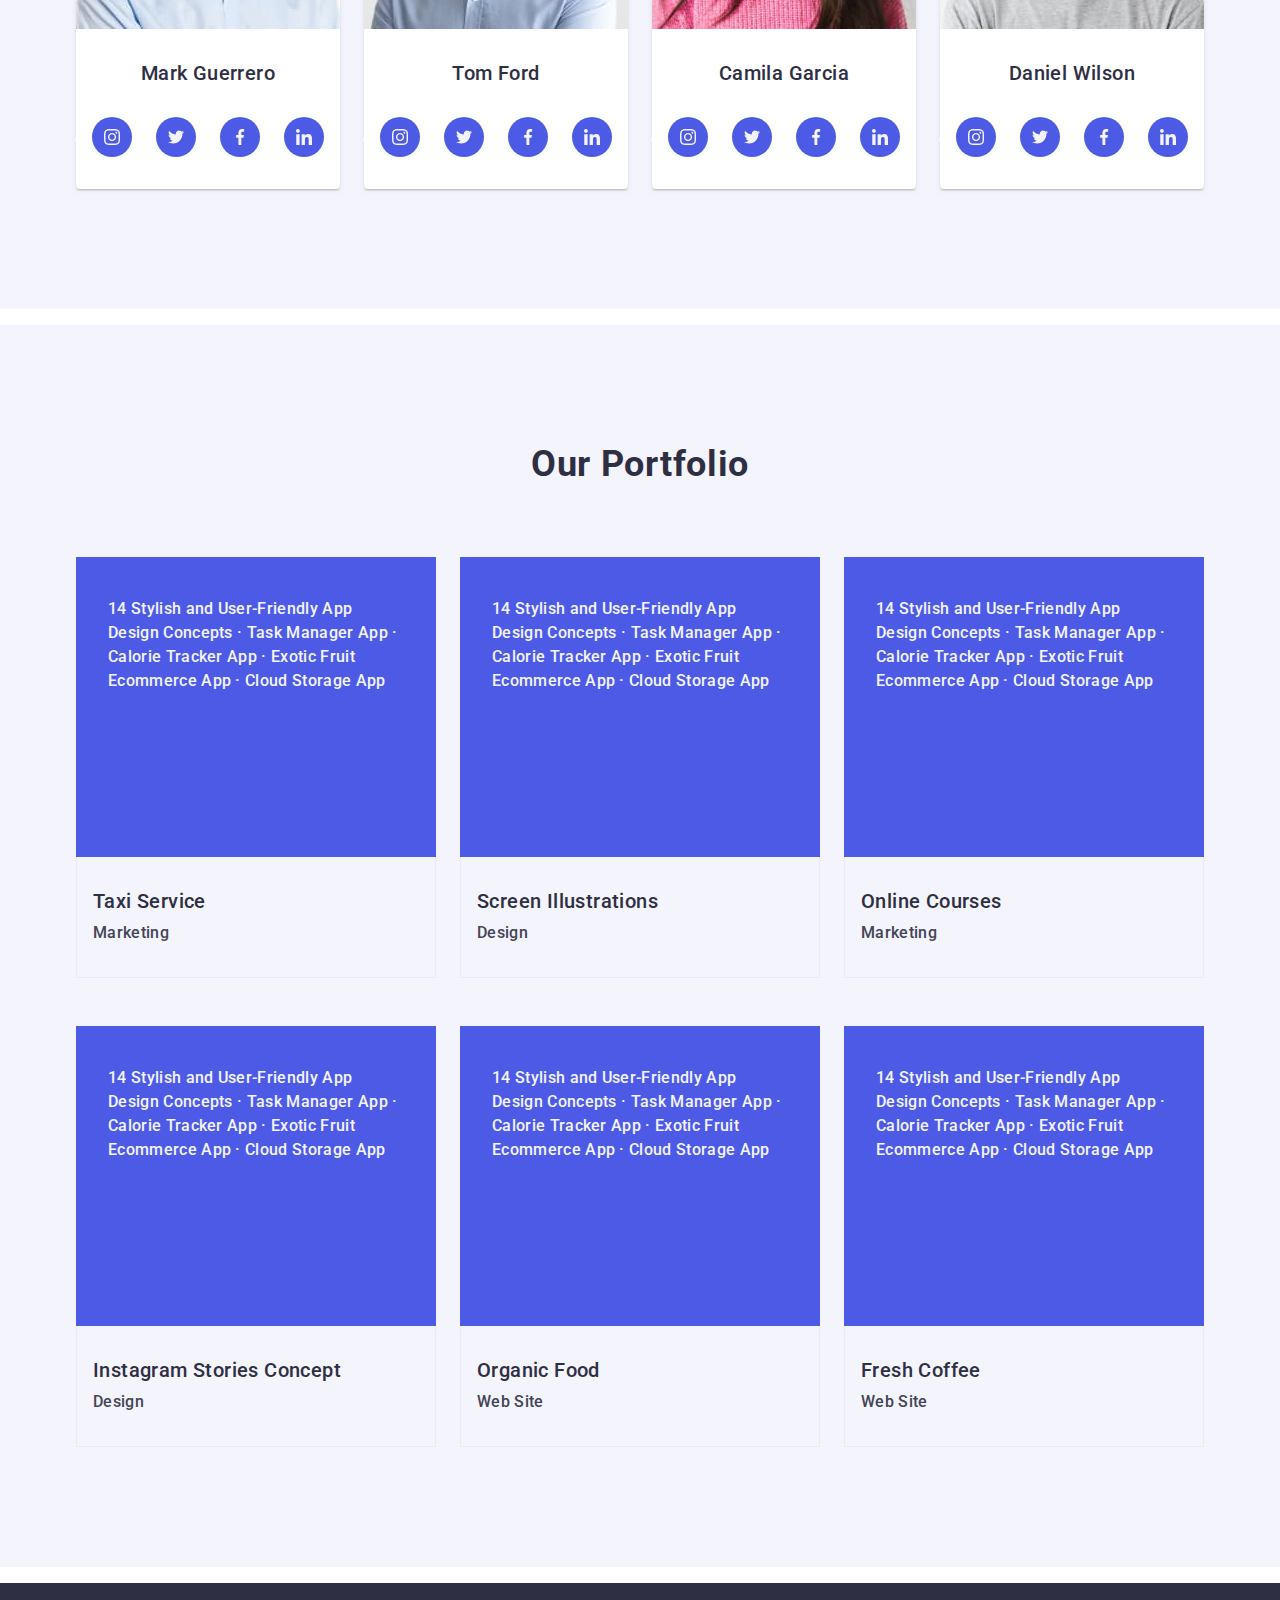
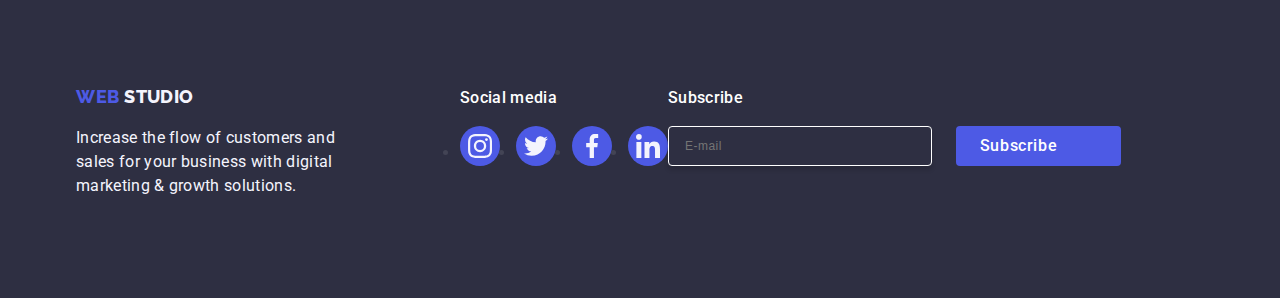
==== commit d3deac2d: "gg" ====
--- a/index.html
+++ b/index.html
@@ -411,10 +411,10 @@
                         </svg>
                     </span>
                     I accept the terms and conditions of the
-                    <a href="">Privacy Policy</a>
+                    <a class="policyclass" href="">Privacy Policy</a>
                 </label>
-                <button id="user-privacy-button" class="buttonjsjs">Send</button>
             </div>
+            <button id="user-privacy-button" class="buttonjsjs">Send</button>
         </form>
     </div>
 </div>
--- a/css/styles.css
+++ b/css/styles.css
@@ -824,13 +824,6 @@
 background-color: #4D5AE5;
 border: none; 
 border-radius: 4px; 
-font-size: 16px; 
-font-weight: 500; 
-line-height: 1.5; 
-letter-spacing: 0.04em; 
-color: #ffffff; 
-cursor: pointer; 
-border-radius: 4px; 
 transition: background-color 250ms cubic-bezier(0.4, 0, 0.2, 1); 
 }
 
@@ -1258,3 +1251,7 @@
 .formklasa {
     gap:24px;
 }
+.policyclass {
+    color:#4d5ae5; 
+    
+}